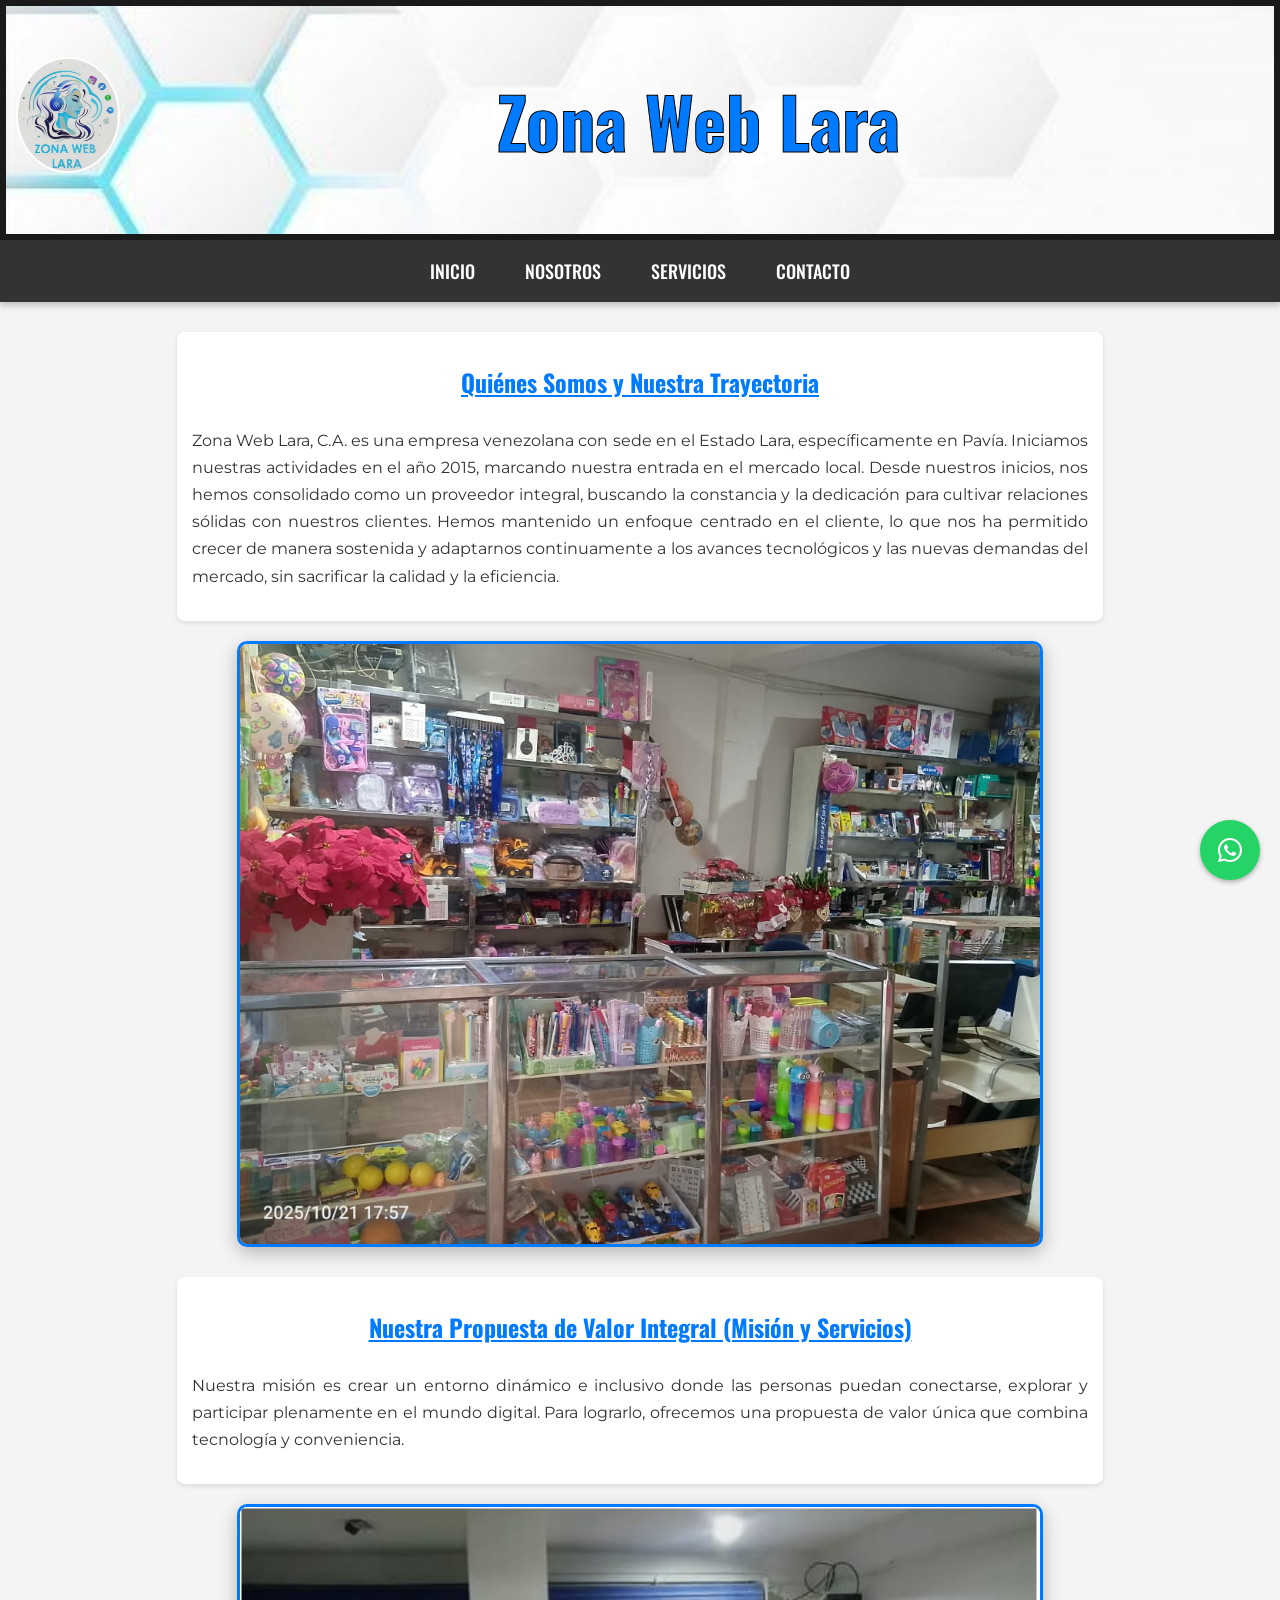
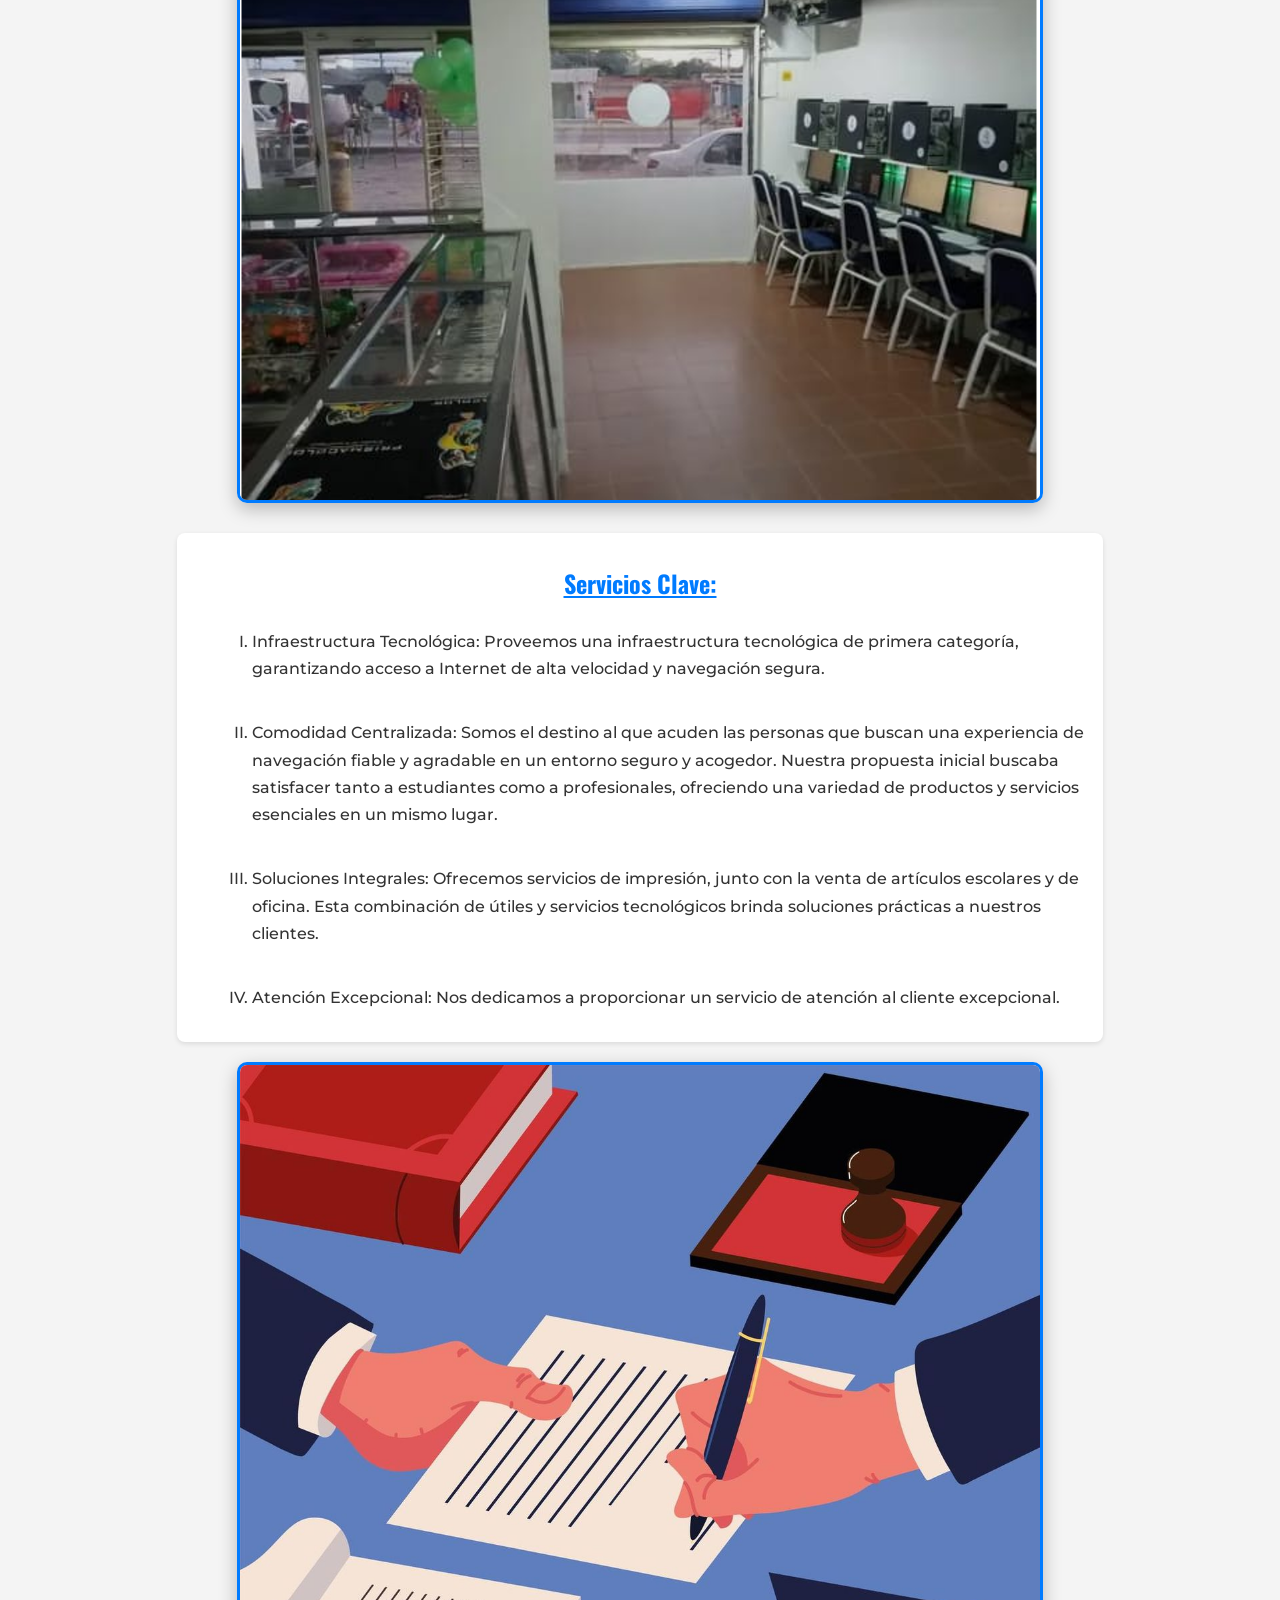
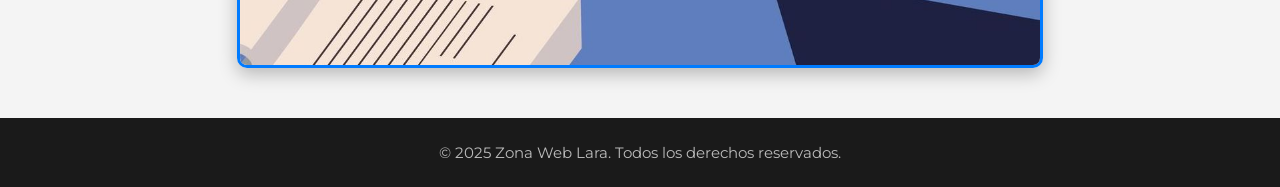
==== index.html @ 94384b05 "comentarios" ====
<!DOCTYPE html>
<!-- Declara el tipo de documento como HTML5, lo que permite al navegador interpretar correctamente el código -->

<html lang="es">
<!-- Etiqueta raíz del documento HTML; el atributo lang="es" indica que el contenido está en español -->

<head>
    <!-- Sección del encabezado del documento: contiene metadatos y enlaces a recursos externos -->

    <meta charset="UTF-8">
    <!-- Define la codificación de caracteres como UTF-8, permitiendo mostrar correctamente caracteres especiales (como tildes o ñ) -->

    <meta name="viewport" content="width=device-width, initial-scale=1.0">
    <!-- Configura la vista en dispositivos móviles: ancho igual al del dispositivo y escala inicial de 1 (sin zoom) -->

    <title>Zona Web Lara</title>
    <!-- Establece el título de la pestaña del navegador -->

    <link rel="stylesheet" href="style.css"/>
    <!-- Enlaza una hoja de estilos CSS externa llamada "style.css" para aplicar estilos personalizados a la página -->

    <link href="https://fonts.googleapis.com/css2?family=Montserrat:wght@400;700&family=Oswald:wght@500&display=swap" rel="stylesheet">
    <!-- Importa fuentes tipográficas desde Google Fonts: Montserrat (pesos 400 y 700) y Oswald (peso 500) para usar en el diseño -->

    <link rel="icon" href="assets/favicon.ico" type="image/x-icon">
    <!-- Define el ícono que aparece en la pestaña del navegador (favicon), ubicado en la carpeta "assets" -->
</head>

<body>
    <!-- Cuerpo principal del documento: contiene todo el contenido visible de la página -->

    <header>
        <!-- Sección de encabezado de la página, que incluye logo, nombre y menú de navegación -->

        <div class="banner">
            <!-- Contenedor visual que agrupa el logo y el nombre de la empresa en una barra superior (banner) -->

            <div class="logo">
                <!-- Contenedor específico para el logo de la empresa -->

                <img src="assets/logo_zwl.png" class="logo img" alt="Logo de Zona Web Lara">
                <!-- Imagen del logo, ubicada en la carpeta "assets", con clase CSS "logo img" y texto alternativo accesible -->
            </div>

            <div class="name">
                <!-- Contenedor para el nombre textual de la empresa -->

                <h1>Zona Web Lara</h1>
                <!-- Título principal del encabezado, mostrando el nombre de la empresa en tamaño grande -->
            </div>
        </div>

        <input type="checkbox" id="menu-toggle" class="menu-toggle">
        <!-- Casilla de verificación oculta (usada como interruptor) para controlar la visibilidad del menú en móviles; no se muestra visualmente pero es clave para la interacción -->

        <label for="menu-toggle" class="hamburger-icon">☰</label>
        <!-- Etiqueta clickeable que actúa como ícono de hamburguesa (☰); al hacer clic, activa/desactiva el checkbox y muestra/oculta el menú en dispositivos móviles -->

        <nav class="nav-bar">
            <!-- Barra de navegación principal que contiene los enlaces del sitio -->

            <div class="dropdown">
                <!-- Contenedor para cada elemento del menú (aunque actualmente no tiene submenús, se usa la clase "dropdown" por posible expansión futura) -->

                <a href="index.html" class="dropbtn">Inicio</a>
                <!-- Enlace al inicio del sitio; la clase "dropbtn" sugiere un botón de menú desplegable (aunque aquí es un enlace simple) -->
            </div>

            <div class="dropdown">
                <a href="nosotros.html" class="dropbtn">Nosotros</a>
                <!-- Enlace a la página "Nosotros" -->
            </div>

            <div class="dropdown">
                <a href="servicios.html" class="dropbtn">Servicios</a>
                <!-- Enlace a la página "Servicios" -->
            </div>

            <div class="dropdown">
                <a href="contacto.html" class="dropbtn">Contacto</a>
                <!-- Enlace a la página "Contacto" -->
            </div>
        </nav>
    </header>

    <main>
        <!-- Contenido principal de la página, centrado en la información institucional -->

        <div class="text">
            <!-- Contenedor de texto descriptivo -->

            <h3><span style="text-decoration: underline;">Quiénes Somos y Nuestra Trayectoria</span></h3>
            <!-- Subtítulo con subrayado aplicado mediante estilo en línea; describe la sección sobre la historia de la empresa -->

            <p>Zona Web Lara, C.A. es una empresa venezolana con sede en el Estado Lara, específicamente en Pavía. Iniciamos nuestras actividades en el año 2015, marcando nuestra entrada en el mercado local. Desde nuestros inicios, nos hemos consolidado como un proveedor integral, buscando la constancia y la dedicación para cultivar relaciones sólidas con nuestros clientes.
            Hemos mantenido un enfoque centrado en el cliente, lo que nos ha permitido crecer de manera sostenida y adaptarnos continuamente a los avances tecnológicos y las nuevas demandas del mercado, sin sacrificar la calidad y la eficiencia.</p>
            <!-- Párrafo que describe la trayectoria, ubicación, año de fundación y filosofía de la empresa -->
        </div>

        <img src="assets/zwl/Local.jpg" class="content-image" alt="Imagen de artículos de papelería">
        <!-- Imagen ilustrativa del local físico; la clase "content-image" aplica estilos desde CSS; el texto alternativo describe el contenido para accesibilidad -->

        <div class="text">
            <h3><span style="text-decoration: underline;">Nuestra Propuesta de Valor Integral (Misión y Servicios)</span></h3>
            <!-- Subtítulo subrayado que introduce la misión y enfoque de valor de la empresa -->

            <p>Nuestra misión es crear un entorno dinámico e inclusivo donde las personas puedan conectarse, explorar y participar plenamente en el mundo digital. Para lograrlo, ofrecemos una propuesta de valor única que combina tecnología y conveniencia.</p>
            <!-- Párrafo que explica la misión institucional y el enfoque estratégico -->
        </div>

        <img src="assets/zwl/cyber 2.png" class="content-image" alt="Imagen de un cyber café">
        <!-- Imagen que representa el entorno del cyber café; el nombre del archivo contiene un espacio, lo cual es válido pero no recomendado en entornos estrictos -->

        <div class="text">
            <h3><span style="text-decoration: underline;">Servicios Clave:</span></h3>
            <!-- Subtítulo subrayado que introduce la lista de servicios principales -->

            <ol type="I">
                <!-- Lista ordenada que usa números romanos mayúsculas (I, II, III...) como marcadores -->

                <li> Infraestructura Tecnológica: Proveemos una infraestructura tecnológica de primera categoría, garantizando acceso a Internet de alta velocidad y navegación segura.</li>
                <!-- Primer ítem de la lista: describe el servicio de infraestructura tecnológica -->

                <br>
                <!-- Salto de línea forzado (no semántico; idealmente se manejaría con CSS, pero aquí se usa para espaciar visualmente los ítems) -->

                <li>Comodidad Centralizada: Somos el destino al que acuden las personas que buscan una experiencia de navegación fiable y agradable en un entorno seguro y acogedor. Nuestra propuesta inicial buscaba satisfacer tanto a estudiantes como a profesionales, ofreciendo una variedad de productos y servicios esenciales en un mismo lugar.</li>
                <!-- Segundo ítem: enfatiza la comodidad y enfoque integral del lugar -->

                <br>
                <!-- Otro salto de línea visual entre ítems -->

                <li>Soluciones Integrales: Ofrecemos servicios de impresión, junto con la venta de artículos escolares y de oficina. Esta combinación de útiles y servicios tecnológicos brinda soluciones prácticas a nuestros clientes.</li>
                <!-- Tercer ítem: detalla servicios complementarios como impresión y venta de útiles -->

                <br>
                <!-- Salto de línea adicional -->

                <li>Atención Excepcional: Nos dedicamos a proporcionar un servicio de atención al cliente excepcional.</li>
                <!-- Cuarto ítem: destaca el compromiso con la calidad en el trato al cliente -->
            </ol>
        </div>

        <img src="assets/legal1.jpg" class="content-image" alt="Imagen de documentos legales">
        <!-- Imagen que representa aspectos legales o formales de la empresa -->

        <link rel="stylesheet" href="  https://cdn.jsdelivr.net/npm/bootstrap-icons@1.10.5/font/bootstrap-icons.css  ">
        <!-- Enlace a la hoja de estilos de Bootstrap Icons (con espacios innecesarios en la URL, pero funcional); permite usar íconos como el de WhatsApp -->

        <a href="https://wa.me/4125022286?text=Saludos" target=”_blank” class="whatsapp-btn">
            <!-- Enlace que abre una conversación de WhatsApp predefinida; el atributo target=”_blank” (con comillas curvas incorrectas) debería ser target="_blank" (comillas rectas), pero el navegador lo interpreta igual -->
            <i class="bi bi-whatsapp"></i>
            <!-- Ícono de WhatsApp proporcionado por Bootstrap Icons; la clase "bi bi-whatsapp" lo renderiza -->
        </a>
    </main>

    <footer>
        <!-- Pie de página que contiene información legal o de derechos de autor -->

        <p>&copy; 2025 Zona Web Lara. Todos los derechos reservados.</p>
        <!-- Texto de copyright con el símbolo © (codificado como &copy;) y el año actual; indica propiedad intelectual del contenido -->
    </footer>

</body>
</html>
---- style.css ----
/* Importación de Google Fonts para una tipografía más "llamativa" */
@import url('https://fonts.googleapis.com/css2?family=Montserrat:wght@400;700&family=Oswald:wght@500&display=swap'); /* Importa las fuentes 'Montserrat' (pesos 400 y 700) y 'Oswald' (peso 500) de Google Fonts. */

/* === Estilos generales del cuerpo === */
body {
    background-color: #f4f4f4; /* Establece el color de fondo general del cuerpo de la página a un gris muy claro. */
    text-align: center; /* Centra horizontalmente el contenido en línea (como texto e imágenes) dentro del cuerpo. */
    margin: 0; /* Elimina el margen exterior predeterminado que suelen aplicar los navegadores al cuerpo de la página. */
    padding: 0; /* Elimina el relleno interior predeterminado que suelen aplicar los navegadores al cuerpo de la página. */
    font-family: 'Montserrat', sans-serif; /* Establece 'Montserrat' como la fuente de texto principal, con una fuente genérica 'sans-serif' como alternativa. */
    color: #333; /* Establece el color de texto base a un gris muy oscuro. */
}

 /* === Banner === */
.banner {
    text-align: center; /* Centra el texto y el contenido en línea horizontalmente dentro del banner. */
    display: grid; /* Establece un layout de rejilla (grid) para la disposición de los elementos internos (logo y nombre). */
    grid-template-columns: 100px auto; /* Define las columnas de la rejilla: la primera con un ancho fijo de 100px (para el logo) y la segunda con el ancho restante ('auto') (para el nombre). */
    column-gap: 1rem; /* Define el espacio o brecha entre las columnas de la rejilla. */
    align-items: center; /* Alinea los elementos de la rejilla verticalmente al centro de cada fila. */
    background-image: url("assets/fondo_baner.jpg"); /* Establece una imagen como fondo del banner. */
    background-repeat: no-repeat; /* Evita que la imagen de fondo se duplique o repita. */
    background-size: cover; /* Ajusta el tamaño de la imagen de fondo para que cubra completamente el área del banner, recortando si es necesario. */
    /* Ajustes para la fuente "llamativa" */
    font-family: 'Oswald', sans-serif; /* Aplica la fuente 'Oswald' específicamente al texto dentro del banner. */
    font-size: 35px; /* Establece un tamaño de fuente grande para el texto del banner. */
    color:#007bff; /* Establece el color del texto a un azul brillante. */
    -webkit-text-stroke: 1px black; /* Agrega un borde o contorno de 1px negro alrededor del texto (propiedad específica de navegadores basados en WebKit, como Chrome y Safari). */
    border: 6px solid #1a1a1a; /* Agrega un borde sólido de 6 píxeles de grosor y color gris oscuro alrededor de todo el banner. */
    padding: 15px 10px; /* Aplica un relleno interior de 15px arriba y abajo, y 10px a los lados. */
}

.logo {
    grid-column-start: 1; /* Indica que el elemento con clase 'logo' debe comenzar en la línea de inicio de la primera columna de la rejilla. */
    grid-column-end: 2; /* Indica que el elemento con clase 'logo' debe terminar en la línea de inicio de la segunda columna de la rejilla (ocupando solo la primera columna). */
}

.name {
    grid-column-start: 2; /* Indica que el elemento con clase 'name' debe comenzar en la línea de inicio de la segunda columna de la rejilla. */
    grid-column-end: 3; /* Indica que el elemento con clase 'name' debe terminar en la línea de inicio de la tercera columna de la rejilla (ocupando solo la segunda columna). */
    text-align: center; /* Centra el texto dentro del contenedor con clase 'name'. */
}

.logo img {
    border-radius: 50%; /* Hace que la imagen dentro de '.logo' tenga forma completamente circular. */
    border: 2px solid white; /* Agrega un borde sólido de 2 píxeles de grosor y color blanco alrededor de la imagen. */
    max-width: 100%; /* Asegura que el ancho de la imagen no exceda el 100% de su contenedor padre (.logo). */
    height: auto; /* Mantiene la relación de aspecto original de la imagen al ajustarse el ancho. */
}

 /* === Texto central === */
.text {
    width: 70%; /* Establece el ancho del contenedor de texto al 70% del ancho de su contenedor padre. */
    margin: auto; /* Aplica un margen automático a los lados, centrándolo horizontalmente en el viewport. */
    text-align: justify; /* Justifica el texto, alineándolo tanto a la izquierda como a la derecha (excepto la última línea). */
    font-family: 'Montserrat', sans-serif; /* Establece 'Montserrat' como la fuente para el contenido principal de texto. */
    line-height: 1.7; /* Establece la altura de línea a 1.7 veces el tamaño de la fuente para mejorar la legibilidad. */
    font-size: 16px; /* Establece el tamaño de fuente base para el texto dentro de este contenedor. */
    margin-bottom: 20px; /* Aplica un margen de 20 píxeles debajo del bloque de texto. */
    padding: 15px; /* Aplica un relleno interior de 15 píxeles alrededor del contenido. */
    background-color: white; /* Establece el color de fondo del bloque de texto a blanco. */
    border-radius: 8px; /* Aplica un redondeo de 8 píxeles a las esquinas del bloque. */
    box-shadow: 0 2px 5px rgba(0,0,0,0.1); /* Aplica una sombra sutil (desplazamiento en Y de 2px, desenfoque de 5px, color negro con 10% de opacidad). */
}

.text h3 {
    font-family: 'Oswald', sans-serif; /* Aplica la fuente 'Oswald' específicamente a los títulos H3 dentro de '.text'. */
    color: #007bff; /* Establece el color de los títulos H3 a azul brillante. */
    text-align: center; /* Centra el texto de los títulos H3. */
    margin-top: 0; /* Elimina el margen superior predeterminado de los H3. */
    padding-top: 15px; /* Agrega un relleno superior de 15 píxeles, separando el título del borde superior del contenedor '.text'. */
    font-size: 24px; /* Establece el tamaño de fuente para los títulos H3. */
}

.text:first-of-type {
    margin-top: 30px; /* Aplica un margen superior de 30 píxeles solo al primer elemento con la clase '.text' en el documento. */
}

/* ============================================================== */
/* === MENÚ HORIZONTAL (Diseño Desktop) === */
/* ============================================================== */

header {
    background-color: #333; /* Establece un color de fondo gris oscuro para el encabezado (header). */
    box-shadow: 0 4px 6px rgba(0,0,0,0.2); /* Aplica una sombra inferior con un desplazamiento en Y de 4px, desenfoque de 6px y color negro con 20% de opacidad. */
    position: relative; /* Establece el contexto de posicionamiento para los elementos hijos con posición absoluta (como el menú hamburguesa en móvil). */
}

.nav-bar {
    display: flex; /* Utiliza el modelo de caja flexible (flexbox) para la disposición de los elementos hijos. */
    justify-content: center; /* Centra los elementos flexibles (enlaces del menú) horizontalmente a lo largo del eje principal. */
    list-style: none; /* Elimina los marcadores o bullets predeterminados de la lista. */
    padding: 0; /* Elimina el relleno interior predeterminado de la lista. */
    margin: 0; /* Elimina el margen exterior predeterminado de la lista. */
}

/* Ocultar el mecanismo de hamburguesa por defecto en desktop */
.menu-toggle,
.hamburger-icon {
    display: none; /* Oculta tanto el checkbox (`.menu-toggle`) como el icono de hamburguesa (`.hamburger-icon`) en resoluciones de escritorio. */
}

.dropdown {
    position: relative; /* Establece el contexto de posicionamiento relativo para los elementos de lista (para posibles submenús). */
    display: inline-block; /* Hace que el elemento se comporte como un bloque, pero fluya en línea con el texto. */
    margin: 0; /* Elimina cualquier margen predeterminado. */
}

/* Estilo aplicado a los enlaces (<a>) de la barra de navegación */
.dropbtn {
    background-color: transparent; /* Establece el fondo del botón de enlace como transparente. */
    color: white; /* Establece el color del texto a blanco. */
    padding: 18px 25px; /* Aplica un relleno interior de 18px arriba/abajo y 25px a los lados. */
    font-size: 18px; /* Establece el tamaño de fuente. */
    font-family: 'Oswald', sans-serif; /* Aplica la fuente 'Oswald'. */
    border: none; /* Elimina cualquier borde predeterminado. */
    cursor: pointer; /* Cambia el cursor a un puntero al pasar sobre el elemento. */
    transition: background-color 0.3s, color 0.3s; /* Aplica una transición suave de 0.3 segundos para los cambios de color de fondo y de texto. */
    text-transform: uppercase; /* Convierte todo el texto del enlace a mayúsculas. */
    font-weight: 500; /* Establece el grosor de la fuente a 500. */
    text-decoration: none; /* Elimina el subrayado predeterminado de los enlaces. */
    display: block; /* Hace que el enlace ocupe todo el espacio de su contenedor padre (`.dropdown`). */
}

.dropbtn:hover,
.dropbtn:focus {
    background-color: #007bff; /* Cambia el color de fondo a azul brillante cuando el usuario pasa el ratón o el elemento tiene el foco. */
    color: white; /* Mantiene el color del texto en blanco. */
}

/* === Imágenes de Contenido === */
.content-image {
    display: block; /* Hace que la imagen se comporte como un elemento de bloque, lo que permite aplicarle márgenes automáticos. */
    width: 70%; /* Establece el ancho de la imagen al 70% del ancho de su contenedor padre. */
    max-width: 800px; /* Limita el ancho máximo de la imagen a 800 píxeles. */
    height: auto; /* Mantiene la proporción de la imagen. */
    margin: 20px auto 30px auto; /* Centra la imagen horizontalmente (margen automático en los lados) y aplica 20px de margen superior y 30px de margen inferior. */
    border-radius: 10px; /* Aplica un redondeo de 10 píxeles a las esquinas. */
    box-shadow: 0 6px 18px rgba(0,0,0,0.25); /* Aplica una sombra más pronunciada (desplazamiento en Y de 6px, desenfoque de 18px, color negro con 25% de opacidad). */
    border: 3px solid #007bff; /* Agrega un borde sólido de 3 píxeles y color azul brillante. */
}

/* === Pie de Página === */
footer {
    background-color: #1a1a1a; /* Establece un color de fondo gris muy oscuro (casi negro). */
    color: #bbb; /* Establece el color del texto a un gris claro. */
    text-align: center; /* Centra el texto dentro del pie de página. */
    padding: 25px 10px; /* Aplica un relleno interior de 25px arriba/abajo y 10px a los lados. */
    margin-top: 50px; /* Aplica un margen superior grande para separarlo del contenido principal. */
    font-family: 'Montserrat', sans-serif; /* Aplica la fuente 'Montserrat'. */
    font-size: 15px; /* Establece el tamaño de fuente. */
}

footer p {
    margin: 0; /* Elimina el margen predeterminado de los párrafos dentro del pie de página. */
}

/* Estilos de lista para los archivos nosotros y servicios */
.text ul li, .text ol li {
    font-weight: 500; /* Establece el grosor de la fuente de los ítems de lista a 500. */
    margin-bottom: 10px; /* Aplica un margen de 10 píxeles debajo de cada ítem de lista. */
    text-align: left; /* Alinea el texto de los ítems de la lista a la izquierda. */
    margin-left: 20px; /* Aplica un margen izquierdo para dar indentación a los ítems. */
}

.text ol li h4 {
    font-family: 'Oswald', sans-serif; /* Aplica la fuente 'Oswald' a los títulos H4 dentro de ítems de listas ordenadas. */
    color: #D4AF37; /* Establece un color dorado para estos títulos. */
    font-size: 22px; /* Establece el tamaño de fuente. */
    text-align: center; /* Centra el texto de los títulos H4. */
    margin-top: 0; /* Elimina el margen superior predeterminado. */
    margin-bottom: 10px; /* Aplica un margen inferior de 10 píxeles. */
}


/* ============================================================== */
/* === Responsive: Menú Móvil (max-width: 768px) === */
/* ============================================================== */
@media (max-width: 768px) { /* Comienza la sección de estilos que solo se aplican cuando el ancho de la ventana es 768px o menor. */
    /* Mostrar el ícono de hamburguesa */
    .hamburger-icon {
        display: flex; /* Muestra el icono de hamburguesa (utilizando flexbox para centrar). */
        position: absolute; /* Posiciona el icono de forma absoluta respecto a su contenedor posicionado más cercano (el header). */
        right: 0; /* Lo alinea con el borde derecho del header. */
        top: 0; /* Lo alinea con el borde superior del header. */
        height: 100%; /* Ocupa toda la altura del header. */
        background-color: transparent; /* Fondo transparente. */
        padding-right: 25px; /* Aplica un relleno a la derecha para separarlo del borde. */
        color: #007bff; /* Establece el color del icono a azul brillante. */
        font-size: 30px; /* Establece un tamaño grande para el icono. */
        align-items: center; /* Centra el icono verticalmente dentro del contenedor flex. */
        cursor: pointer; /* Muestra un cursor de puntero. */
        z-index: 1001; /* Asegura que el icono esté por encima de casi todos los demás elementos. */
    }
    
    .hamburger-icon:hover {
        color: #0056b3; /* Cambia el color del icono a un azul ligeramente más oscuro al pasar el ratón. */
    }

    /* Banner: Cambiar a una sola columna para que el logo y nombre se apilen */
    .banner {
        grid-template-columns: 1fr; /* Cambia el layout de la rejilla a una sola columna, haciendo que los elementos se apilen verticalmente. */
        font-size: 25px; /* Reduce el tamaño de fuente. */
        padding: 15px 10px; /* Mantiene el relleno interior. */
    }
    
    .logo {
        grid-column-start: 1; /* El logo comienza en la única columna. */
        grid-column-end: 2; /* El logo termina en la línea final de la única columna. */
        margin-bottom: 5px; /* Agrega un pequeño margen inferior para separarlo del nombre. */
    }

    .name {
        grid-column-start: 1; /* El nombre comienza en la única columna. */
        grid-column-end: 2; /* El nombre termina en la línea final de la única columna. */
        text-align: center; /* Centra el texto del nombre. */
    }

    .logo img {
        width: 80px; /* Reduce el ancho del logo. */
        height: 80px; /* Reduce la altura del logo. */
    }

    .text {
        width: 90%; /* Aumenta el ancho del contenedor de texto al 90% para ocupar más pantalla en dispositivos móviles. */
        margin: 20px auto; /* Centra el bloque y aplica 20px de margen superior/inferior. */
        padding: 15px; /* Mantiene el relleno. */
        font-size: 15px; /* Reduce ligeramente el tamaño de fuente. */
    }

    .content-image {
      width: 90%; /* Ajusta el ancho de la imagen al 90%. */
    }
    
    /* Ocultar la navegación por defecto en móvil */
    .nav-bar {
        display: none; /* Oculta la barra de navegación por defecto (se mostrará con el checkbox). */
        flex-direction: column; /* Cambia la dirección del flexbox para apilar los enlaces verticalmente. */
        width: 100%; /* Ocupa el ancho completo. */
        position: absolute; /* Posiciona de forma absoluta, permitiendo que se deslice por debajo de otros elementos. */
        top: 100%; /* Coloca el menú justo debajo del header. */
        left: 0; /* Lo alinea con el borde izquierdo. */
        background-color: #333; /* Fondo gris oscuro. */
        box-shadow: 0 4px 6px rgba(0,0,0,0.2); /* Sombra inferior. */
        z-index: 999; /* Asegura que el menú esté sobre el contenido principal. */
    }

    /* Mostrar la navegación cuando el checkbox está marcado */
    .menu-toggle:checked ~ .nav-bar {
        display: flex; /* Muestra el menú de navegación cuando el checkbox invisible (`.menu-toggle`) está marcado. */
    }
    
    /* Ocultamos el checkbox */
    .menu-toggle {
        opacity: 0; /* Hace que el checkbox sea completamente transparente. */
        position: absolute; /* Lo posiciona absolutamente. */
        height: 0; /* Le da una altura cero. */
        width: 0; /* Le da un ancho cero. */
    }

    /* Menú en móviles: forzamos el modo vertical y hacemos los botones de ancho completo */
    .nav-bar .dropdown {
        width: 100%; /* Hace que cada ítem de lista ocupe todo el ancho. */
        margin: 0; /* Elimina cualquier margen. */
        border-bottom: 1px solid #444; /* Agrega un separador de línea gris oscuro debajo de cada enlace. */
    }
    
    .nav-bar .dropdown:last-child {
        border-bottom: none; /* Elimina el separador inferior del último enlace para evitar doble línea. */
    }

    .dropbtn {
        width: 100%; /* Hace que el enlace ocupe todo el ancho del contenedor. */
        text-align: left; /* Alinea el texto del enlace a la izquierda. */
        padding: 15px 25px; /* Ajusta el relleno. */
        background-color: #333; /* Fondo gris oscuro (asegura consistencia). */
    }
    
    .dropbtn:hover {
        background-color: #007bff; /* Fondo azul brillante al pasar el ratón. */
    }
    
    /* WhatsApp button adjustment */
    .whatsapp-btn {
        width: 50px; /* Reduce el ancho del botón flotante. */
        height: 50px; /* Reduce la altura del botón flotante. */
        bottom: 15px; /* Lo mueve 15px desde la parte inferior. */
        right: 15px; /* Lo mueve 15px desde la parte derecha. */
    }
    
    .whatsapp-btn i {
        font-size: 24px; /* Reduce el tamaño del icono de WhatsApp. */
    }
}

/* Estilos de botón de correo y redes sociales (sin cambios relevantes) */

/* Estilos de un botón genérico (usado para el correo) - From Uiverse.io by gagan-gv */ 
.button {
    padding: 15px 20px; /* Relleno interior del botón. */
    font-size: 16px; /* Tamaño de fuente. */
    background: transparent; /* Fondo transparente. */
    border: none; /* Sin borde. */
    position: relative; /* Establece contexto para los pseudo-elementos. */
    color: #f0f0f0; /* Color del texto gris muy claro. */
    z-index: 1; /* Asegura que el texto esté por encima de los pseudo-elementos. */
    text-decoration: none; /* Elimina el subrayado si es un enlace. */
}
/* Estilos para los pseudo-elementos after y before (efecto visual) */
.button::after,
.button::before {
    content: ''; /* Propiedad necesaria para mostrar pseudo-elementos. */
    position: absolute; /* Posición absoluta respecto al botón. */
    bottom: 0; /* Alineado a la parte inferior. */
    right: 0; /* Alineado a la parte derecha. */
    z-index: -99999; /* Mueve los pseudo-elementos detrás del texto. */
    transition: all .4s; /* Transición suave de 0.4 segundos para todos los cambios de propiedades. */
}

.button::before {
    transform: translate(0%, 0%); /* Posición inicial (sin desplazamiento). */
    width: 100%; /* Ancho completo. */
    height: 100%; /* Altura completa. */
    background: #28282d; /* Fondo gris oscuro. */
    border-radius: 10px; /* Esquinas redondeadas. */
}

.button::after {
    transform: translate(10px, 10px); /* Desplaza el elemento 10px hacia la derecha y 10px hacia abajo desde la posición inicial. */
    width: 35px; /* Ancho inicial pequeño. */
    height: 35px; /* Altura inicial pequeña. */
    background: #ffffff15; /* Fondo blanco muy transparente. */
    backdrop-filter: blur(5px); /* Aplica un desenfoque (blur) de 5px al fondo detrás de este elemento (efecto de cristal). */
    border-radius: 50px; /* Forma circular. */
}

.button:hover::before {
    transform: translate(5%, 20%); /* Desplaza y estira el pseudo-elemento 'before' al pasar el ratón. */
    width: 110%; /* Aumenta ligeramente el ancho. */
    height: 110%; /* Aumenta ligeramente la altura. */
}

.button:hover::after {
    border-radius: 10px; /* Cambia la forma a cuadrada con esquinas redondeadas. */
    transform: translate(0, 0); /* Mueve el pseudo-elemento 'after' a su posición original. */
    width: 100%; /* Ocupa el ancho completo del botón. */
    height: 100%; /* Ocupa la altura completa del botón. */
}

.button:active::after {
    transition: 0s; /* Desactiva la transición al hacer clic. */
    transform: translate(0, 5%); /* Mueve el pseudo-elemento 'after' ligeramente hacia abajo al hacer clic (efecto de "presionar"). */
}

/* Estilos para los iconos de redes sociales - From Uiverse.io by wilsondesouza */ 
ul {
    list-style: none; /* Elimina los bullets de las listas no ordenadas. */
}

.example-2 {
    display: flex; /* Utiliza flexbox. */
    justify-content: center; /* Centra los iconos horizontalmente. */
    align-items: center; /* Centra los iconos verticalmente. */
}
.example-2 .icon-content {
    margin: 0 15px; /* Aplica un margen horizontal de 15px para separarlos. */
    position: relative; /* Establece contexto para la posición del tooltip. */
}
.example-2 .icon-content .tooltip {
    position: absolute; /* Posición absoluta respecto a '.icon-content'. */
    top: -30px; /* Posiciona el tooltip 30px por encima del icono. */
    left: 50%; /* Lo mueve al 50% del ancho del padre. */
    transform: translateX(-50%); /* Ajusta el desplazamiento para centrarlo horizontalmente. */
    color: #fff; /* Color del texto del tooltip blanco. */
    padding: 6px 10px; /* Relleno. */
    border-radius: 5px; /* Esquinas redondeadas. */
    opacity: 0; /* Oculto por defecto (completamente transparente). */
    visibility: hidden; /* Oculto por defecto (no interactuable). */
    font-size: 14px; /* Tamaño de fuente. */
    transition: all 0.3s ease; /* Transición suave para mostrar/ocultar. */
}
.example-2 .icon-content:hover .tooltip {
    opacity: 1; /* Muestra el tooltip (transparencia total) al pasar el ratón. */
    visibility: visible; /* Hace el tooltip visible. */
    top: -50px; /* Lo mueve 50px por encima (efecto de desplazamiento). */
}
.example-2 .icon-content a {
    position: relative; /* Establece contexto para el efecto de relleno. */
    overflow: hidden; /* Oculta cualquier contenido que desborde (necesario para el efecto de relleno). */
    display: flex; /* Utiliza flexbox para centrar el icono SVG. */
    justify-content: center; /* Centra el icono SVG horizontalmente. */
    align-items: center; /* Centra el icono SVG verticalmente. */
    width: 55px; /* Ancho del icono. */
    height: 55px; /* Altura del icono. */
    border-radius: 50%; /* Forma circular. */
    color: #4d4d4d; /* Color del icono por defecto (gris oscuro). */
    background-color: #fff; /* Fondo del círculo blanco. */
    transition: all 0.3s ease-in-out; /* Transición suave para el cambio de color y sombra. */
    box-shadow: 0 4px 8px rgba(0, 0, 0, 0.1); /* Sombra sutil. */
}
.example-2 .icon-content a:hover {
    box-shadow: 3px 2px 45px 0px rgb(0 0 0 / 12%); /* Sombra más pronunciada al pasar el ratón. */
}
.example-2 .icon-content a svg {
    position: relative; /* Necesario para posicionar el SVG sobre el elemento de relleno. */
    z-index: 1; /* Asegura que el SVG esté por encima del relleno. */
    width: 35px; /* Ancho del icono SVG. */
    height: 35px; /* Altura del icono SVG. */
}
.example-2 .icon-content a:hover {
    color: white; /* Cambia el color del icono (SVG) a blanco al pasar el ratón. */
}
.example-2 .icon-content a .filled {
    position: absolute; /* Posición absoluta respecto al enlace. */
    top: auto; /* Deshabilita el posicionamiento superior. */
    bottom: 0; /* Lo alinea con la parte inferior. */
    left: 0; /* Lo alinea con la parte izquierda. */
    width: 100%; /* Ancho completo. */
    height: 0; /* Altura cero (oculto por defecto). */
    background-color: #000; /* Color de fondo inicial (se sobrescribe por red social). */
    transition: all 0.3s ease-in-out; /* Transición suave para el efecto de relleno. */
}
.example-2 .icon-content a:hover .filled {
    height: 100%; /* Aumenta la altura al 100% al pasar el ratón (efecto de relleno). */
}

/* Colores específicos por red social */
.example-2 .icon-content a[data-social="whatsapp"] .filled,
.example-2 .icon-content a[data-social="whatsapp"] ~ .tooltip {
    background-color: #128c7e; /* Establece el color de fondo para el relleno y el tooltip de WhatsApp. */
}

.example-2 .icon-content a[data-social="facebook"] .filled,
.example-2 .icon-content a[data-social="facebook"] ~ .tooltip {
    background-color: #3b5998; /* Establece el color de fondo para el relleno y el tooltip de Facebook. */
}
.example-2 .icon-content a[data-social="instagram"] .filled,
.example-2 .icon-content a[data-social="instagram"] ~ .tooltip {
    /* Fondo degradado para Instagram */
    background: linear-gradient( /* Aplica un fondo con un degradado lineal con múltiples colores. */
        45deg,
        #405de6,
        #5b51db,
        #b33ab4,
        #c135b4,
        #e1306c,
        #fd1f1f
    );
}
.example-2 .icon-content a[data-social="youtube"] .filled,
.example-2 .icon-content a[data-social="youtube"] ~ .tooltip {
    background-color: #ff0000; /* Establece el color de fondo para el relleno y el tooltip de YouTube (rojo). */
}

/*Estilos generales del boton whatsapp flotante*/
.whatsapp-btn {
    position: fixed; /* Posiciona el elemento de forma fija en la ventana (permanece visible al hacer scroll). */
    bottom: 20px; /* Lo coloca 20px desde la parte inferior de la ventana. */
    right: 20px; /* Lo coloca 20px desde la parte derecha de la ventana. */
    z-index: 9999; /* Asegura que esté por encima de casi todos los demás elementos. */
    width: 60px; /* Ancho del botón. */
    height: 60px; /* Altura del botón. */
    border-radius: 50%; /* Forma circular. */
    background-color: #25D366; /* Color de WhatsApp (verde brillante). */
    display: flex; /* Utiliza flexbox. */
    align-items: center; /* Centra el contenido (el icono) verticalmente. */
    justify-content: center; /* Centra el contenido (el icono) horizontalmente. */
    box-shadow: 0 2px 5px rgba(0, 0, 0, 0.3); /* Sombra sutil. */
    animation: breathe 2s ease-in-out infinite; /* Aplica la animación llamada 'breathe' (respiración), que dura 2s, tiene un ritmo suave, y se repite indefinidamente. */
}

/*Estilos solo al icono whatsapp*/
.whatsapp-btn i {
    color: #fff; /* Color del icono blanco. */
    font-size: 24px; /* Tamaño del icono. */
    animation: beat 2s ease-in-out infinite; /* Aplica la animación llamada 'beat' (latido), que dura 2s, tiene un ritmo suave, y se repite indefinidamente. */
    text-decoration: none; /* Elimina el subrayado. */
}

/*Estilos con animation contorno respirando*/
@keyframes breathe { /* Define la animación llamada 'breathe'. */
    0% {
    box-shadow: 0 0 0 0 rgba(37, 211, 102, 0.5); /* Al inicio (0%), la sombra es transparente con radio cero. */
}
    70% {
    box-shadow: 0 0 0 15px rgba(37, 211, 102, 0); /* Al 70%, la sombra se ha expandido a 15px y su opacidad ha llegado a cero (desvanecimiento). */
}
    100% {
    box-shadow: 0 0 0 0 rgba(0, 0, 0, 0); /* Al final, la sombra vuelve a cero. */
}
}

/*Estilos de animacion del icono latiendo*/
@keyframes beat { /* Define la animación llamada 'beat'. */
    0% {
    transform: scale(1); /* Al inicio (0%), el icono tiene su tamaño normal. */
}
    50% {
    transform: scale(1.2); /* A la mitad (50%), el icono se agranda un 20%. */
}
    100% {
    transform: scale(1); /* Al final, el icono vuelve a su tamaño normal. */
}
}
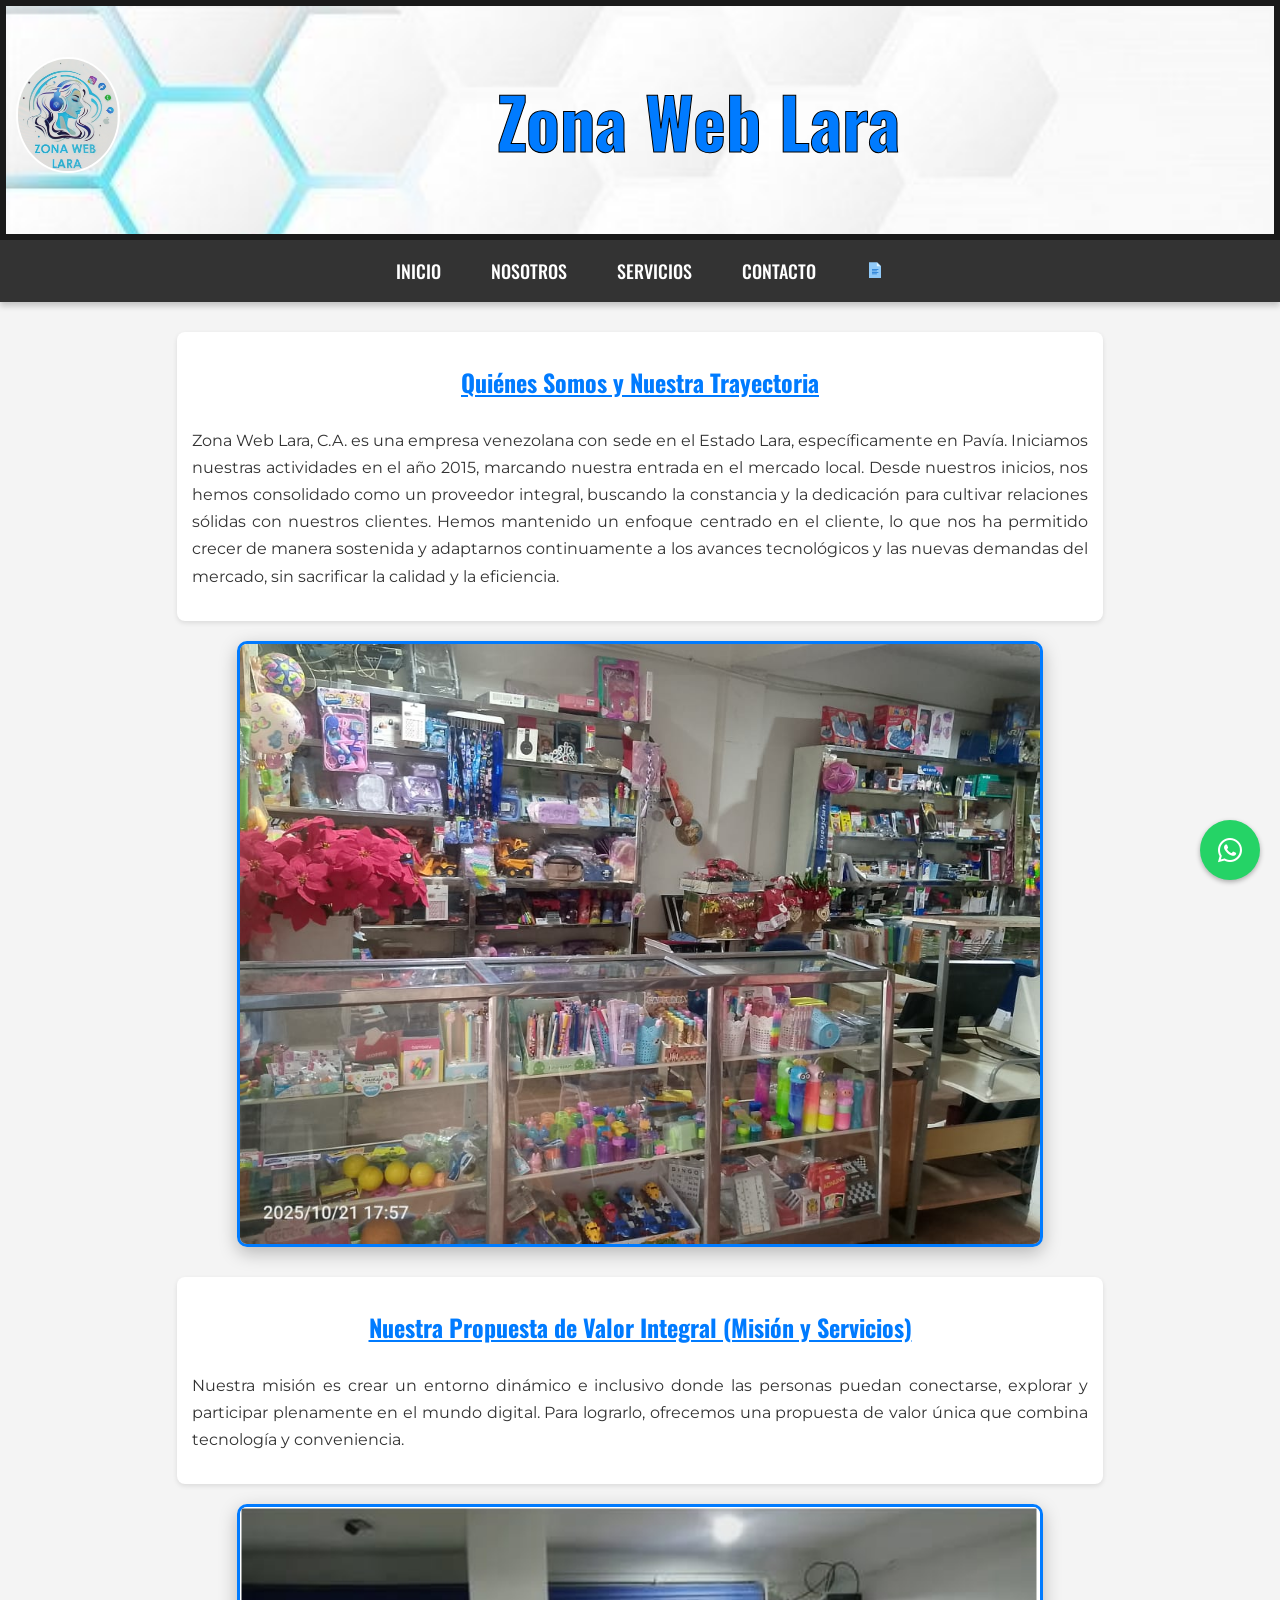
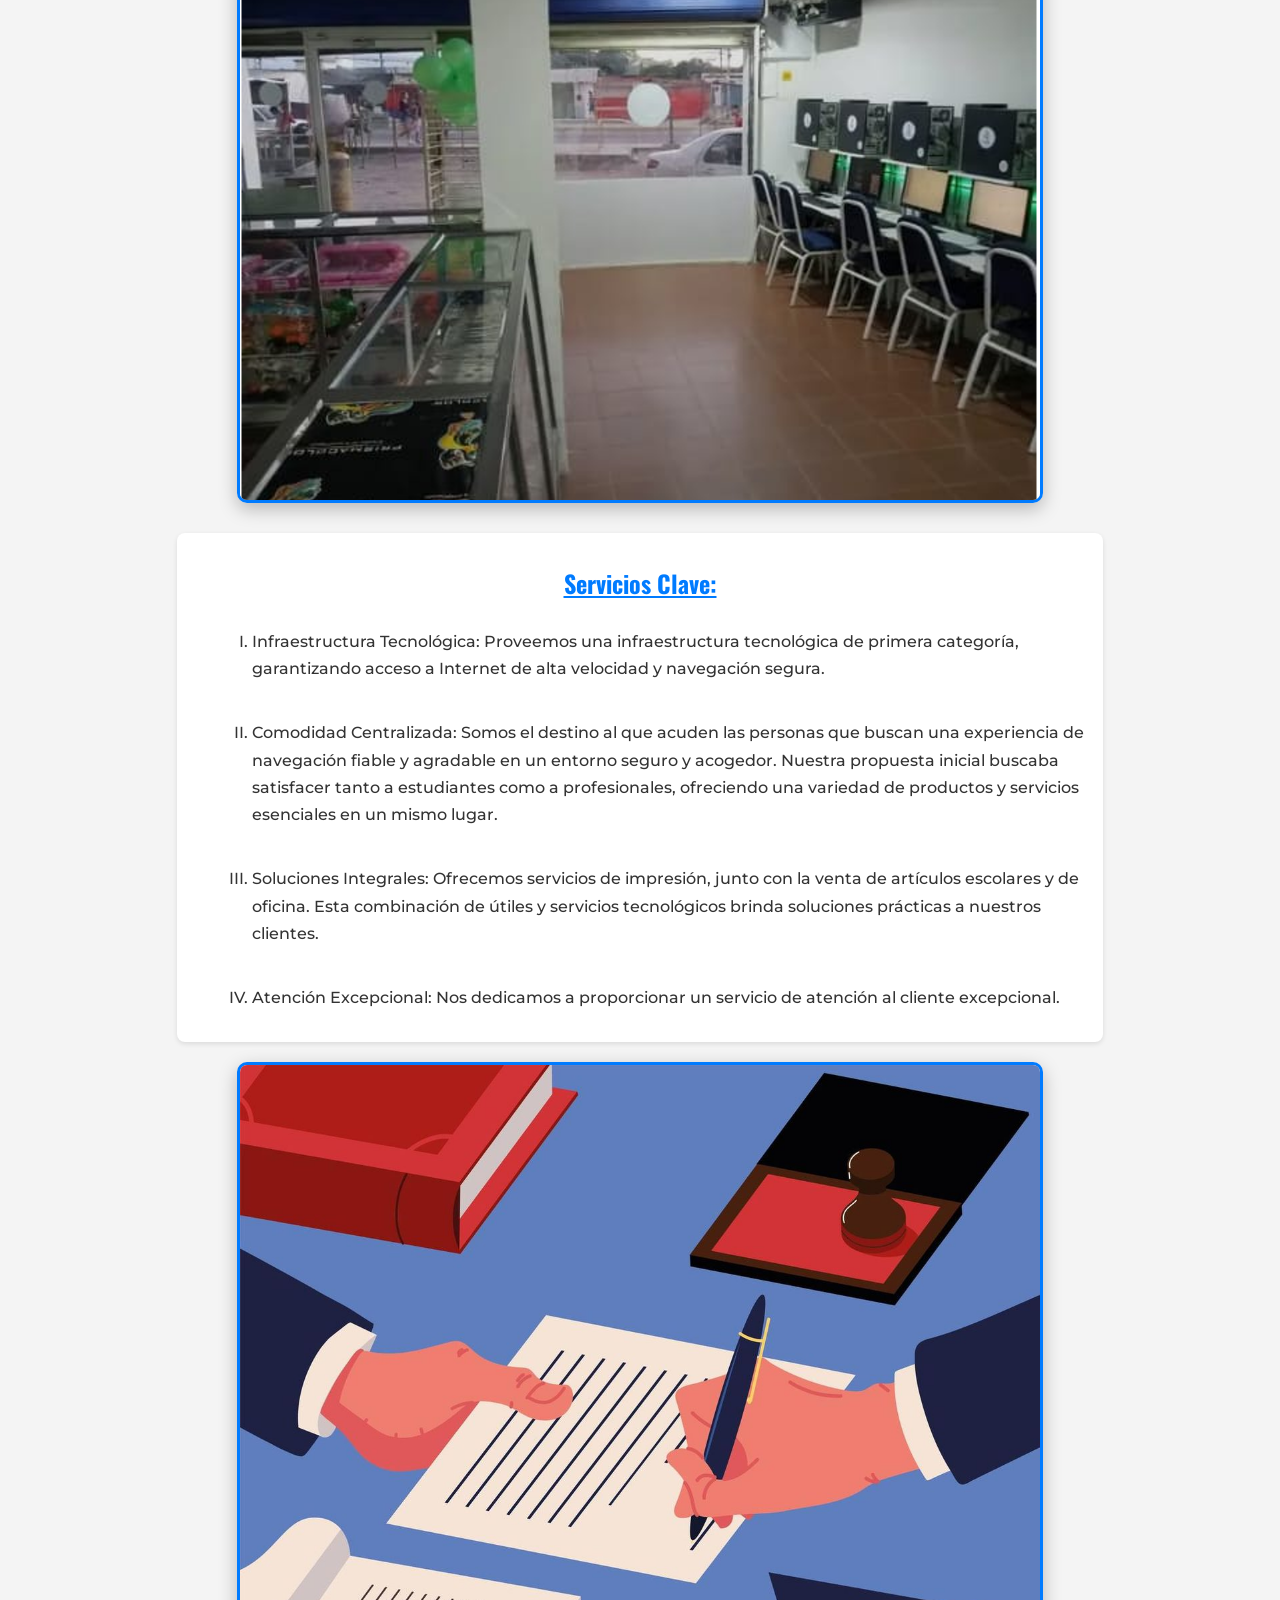
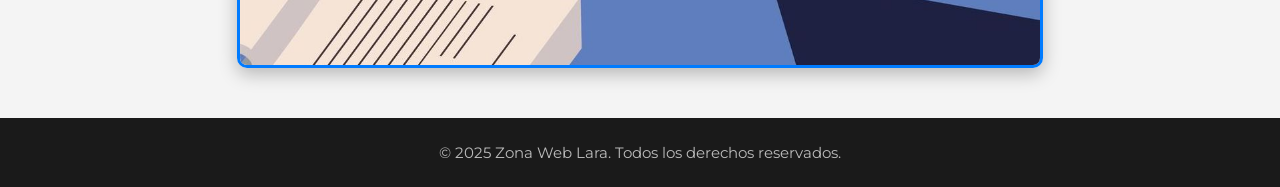
==== commit 544e5bd1: "manual proyecto" ====
--- a/index.html
+++ b/index.html
@@ -79,6 +79,11 @@
             <div class="dropdown">
                 <a href="contacto.html" class="dropbtn">Contacto</a>
                 <!-- Enlace a la página "Contacto" -->
+            </div>
+
+            <div class="dropdown">
+                <a href="manual.html" class="dropbtn"><svg xmlns="http://www.w3.org/2000/svg" width="1em" height="1em" viewBox="0 0 48 48"><path fill="#90caf9" d="M40 45H8V3h22l10 10z"/><path fill="#e1f5fe" d="M38.5 14H29V4.5z"/><path fill="#1976d2" d="M16 21h17v2H16zm0 4h13v2H16zm0 4h17v2H16zm0 4h13v2H16z"/></svg></a>
+                <!-- Enlace a la página "Nosotros" -->
             </div>
         </nav>
     </header>
--- a/style.css
+++ b/style.css
@@ -501,4 +501,67 @@
     100% {
     transform: scale(1); /* Al final, el icono vuelve a su tamaño normal. */
 }
-}+}
+
+
+.manual-container {
+            width: 70%; /* Usa el ancho de la clase .text */
+            margin: 30px auto 20px auto; /* Centra y aplica márgenes. */
+            text-align: justify; /* Justifica el texto. */
+            line-height: 1.7;
+            font-size: 16px;
+            padding: 15px;
+            background-color: white; /* Fondo blanco para el bloque de contenido. */
+            border-radius: 8px;
+            box-shadow: 0 2px 5px rgba(0,0,0,0.1);
+        }
+        
+        /* Uso de estilos de títulos del CSS original */
+        .manual-container h1 {
+            font-family: 'Oswald', sans-serif;
+            color: #007bff;
+            text-align: center;
+            font-size: 30px;
+            border-bottom: 3px solid #eee;
+            padding-bottom: 10px;
+            margin-top: 0;
+        }
+
+        .manual-container h2 {
+            font-family: 'Oswald', sans-serif;
+            color: #555;
+            text-align: center;
+            font-size: 26px;
+            border-bottom: 2px solid #eee;
+            padding-bottom: 8px;
+            margin-top: 30px;
+        }
+        
+        .manual-container h3 {
+            font-family: 'Oswald', sans-serif;
+            color: #007bff; /* Usa el color de los h3 del .text */
+            text-align: center;
+            margin-top: 20px;
+            font-size: 22px;
+        }
+
+        .manual-container ul, .manual-container ol {
+            padding-left: 20px;
+            text-align: left;
+        }
+        
+        .manual-container li {
+             font-weight: 500;
+             margin-bottom: 10px;
+             text-align: left;
+             margin-left: 0;
+        }
+        
+        .manual-container .tip {
+            background-color: #e6f7ff;
+            border-left: 5px solid #007bff;
+            padding: 15px;
+            margin: 20px 0;
+            border-radius: 4px;
+            text-align: left;
+        }
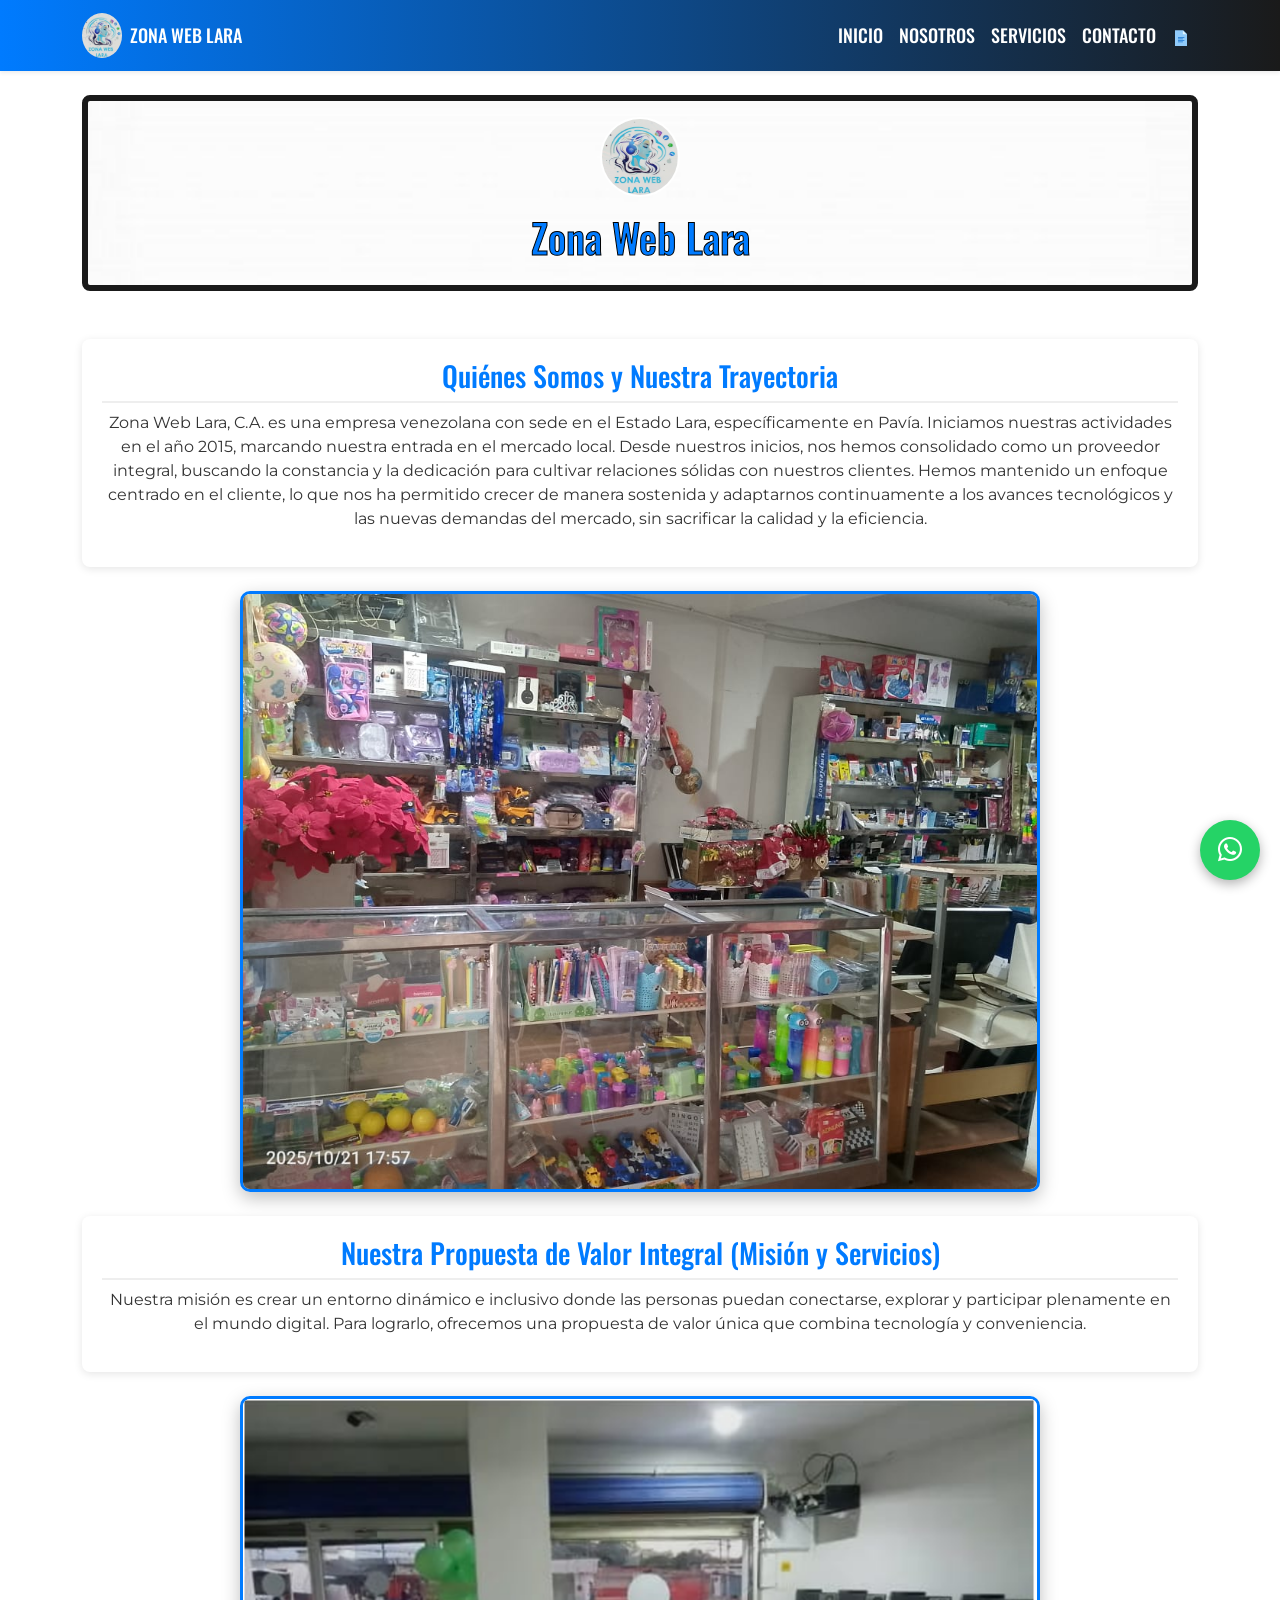
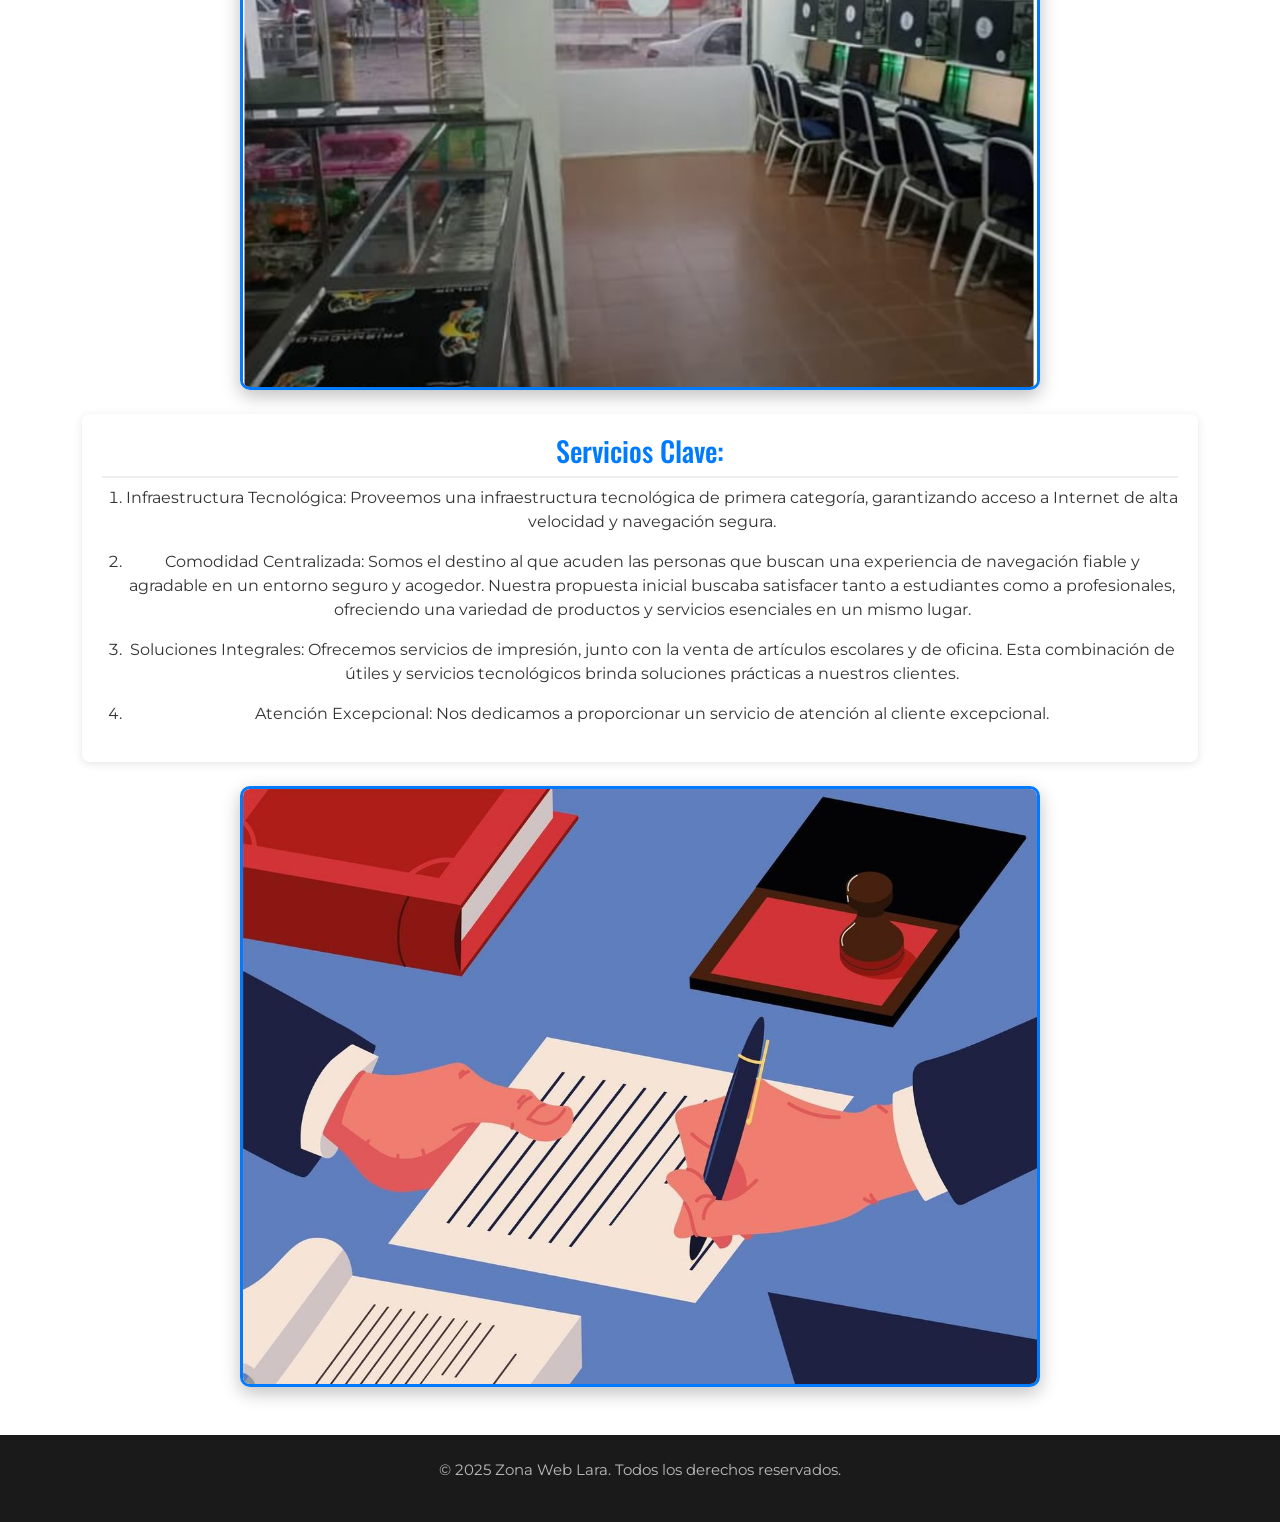
==== commit ceb125af: "Boostrap" ====
--- a/index.html
+++ b/index.html
@@ -1,170 +1,101 @@
 <!DOCTYPE html>
-<!-- Declara el tipo de documento como HTML5, lo que permite al navegador interpretar correctamente el código -->
-
 <html lang="es">
-<!-- Etiqueta raíz del documento HTML; el atributo lang="es" indica que el contenido está en español -->
-
 <head>
-    <!-- Sección del encabezado del documento: contiene metadatos y enlaces a recursos externos -->
-
     <meta charset="UTF-8">
-    <!-- Define la codificación de caracteres como UTF-8, permitiendo mostrar correctamente caracteres especiales (como tildes o ñ) -->
-
     <meta name="viewport" content="width=device-width, initial-scale=1.0">
-    <!-- Configura la vista en dispositivos móviles: ancho igual al del dispositivo y escala inicial de 1 (sin zoom) -->
-
     <title>Zona Web Lara</title>
-    <!-- Establece el título de la pestaña del navegador -->
-
+    <!-- Bootstrap 5.3 CSS -->
+    <link href="https://cdn.jsdelivr.net/npm/bootstrap@5.3.3/dist/css/bootstrap.min.css" rel="stylesheet">
+    <!-- Fuentes -->
+    <link href="https://fonts.googleapis.com/css2?family=Montserrat:wght@400;700&family=Oswald:wght@500&display=swap" rel="stylesheet">
+    <!-- Ícono -->
+    <link rel="icon" href="assets/favicon.ico" type="image/x-icon">
+    <!-- Estilos personalizados -->
     <link rel="stylesheet" href="style.css"/>
-    <!-- Enlaza una hoja de estilos CSS externa llamada "style.css" para aplicar estilos personalizados a la página -->
-
-    <link href="https://fonts.googleapis.com/css2?family=Montserrat:wght@400;700&family=Oswald:wght@500&display=swap" rel="stylesheet">
-    <!-- Importa fuentes tipográficas desde Google Fonts: Montserrat (pesos 400 y 700) y Oswald (peso 500) para usar en el diseño -->
-
-    <link rel="icon" href="assets/favicon.ico" type="image/x-icon">
-    <!-- Define el ícono que aparece en la pestaña del navegador (favicon), ubicado en la carpeta "assets" -->
 </head>
-
 <body>
-    <!-- Cuerpo principal del documento: contiene todo el contenido visible de la página -->
-
-    <header>
-        <!-- Sección de encabezado de la página, que incluye logo, nombre y menú de navegación -->
-
-        <div class="banner">
-            <!-- Contenedor visual que agrupa el logo y el nombre de la empresa en una barra superior (banner) -->
-
-            <div class="logo">
-                <!-- Contenedor específico para el logo de la empresa -->
-
-                <img src="assets/logo_zwl.png" class="logo img" alt="Logo de Zona Web Lara">
-                <!-- Imagen del logo, ubicada en la carpeta "assets", con clase CSS "logo img" y texto alternativo accesible -->
-            </div>
-
-            <div class="name">
-                <!-- Contenedor para el nombre textual de la empresa -->
-
-                <h1>Zona Web Lara</h1>
-                <!-- Título principal del encabezado, mostrando el nombre de la empresa en tamaño grande -->
+    <!-- Navbar -->
+    <nav class="navbar navbar-expand-lg navbar-dark bg-dark shadow-sm">
+        <div class="container">
+            <a class="navbar-brand d-flex align-items-center" href="index.html">
+                <img src="assets/logo_zwl.png" alt="Logo" width="40" class="rounded-circle me-2">
+                Zona Web Lara
+            </a>
+            <button class="navbar-toggler" type="button" data-bs-toggle="collapse" data-bs-target="#navbarNav">
+                <span class="navbar-toggler-icon"></span>
+            </button>
+            <div class="collapse navbar-collapse justify-content-end" id="navbarNav">
+                <ul class="navbar-nav">
+                    <li class="nav-item"><a class="nav-link" href="index.html">Inicio</a></li>
+                    <li class="nav-item"><a class="nav-link" href="nosotros.html">Nosotros</a></li>
+                    <li class="nav-item"><a class="nav-link" href="servicios.html">Servicios</a></li>
+                    <li class="nav-item"><a class="nav-link" href="contacto.html">Contacto</a></li>
+                    <li class="nav-item">
+                        <a class="nav-link" href="manual.html">
+                            <svg xmlns="http://www.w3.org/2000/svg" width="1em" height="1em" viewBox="0 0 48 48">
+                                <path fill="#90caf9" d="M40 45H8V3h22l10 10z"/>
+                                <path fill="#e1f5fe" d="M38.5 14H29V4.5z"/>
+                                <path fill="#1976d2" d="M16 21h17v2H16zm0 4h13v2H16zm0 4h17v2H16zm0 4h13v2H16z"/>
+                            </svg>
+                        </a>
+                    </li>
+                </ul>
             </div>
         </div>
+    </nav>
 
-        <input type="checkbox" id="menu-toggle" class="menu-toggle">
-        <!-- Casilla de verificación oculta (usada como interruptor) para controlar la visibilidad del menú en móviles; no se muestra visualmente pero es clave para la interacción -->
+    <!-- Banner -->
+    <div class="container mt-4">
+        <div class="banner d-flex flex-column align-items-center justify-content-center p-3">
+            <div class="logo">
+                <img src="assets/logo_zwl.png" class="img-fluid" alt="Logo de Zona Web Lara">
+            </div>
+            <div class="name mt-2">
+                <h1>Zona Web Lara</h1>
+            </div>
+        </div>
+    </div>
 
-        <label for="menu-toggle" class="hamburger-icon">☰</label>
-        <!-- Etiqueta clickeable que actúa como ícono de hamburguesa (☰); al hacer clic, activa/desactiva el checkbox y muestra/oculta el menú en dispositivos móviles -->
+    <main class="container my-5">
+        <!-- Quiénes Somos -->
+        <div class="content-card">
+            <h3 class="text-center">Quiénes Somos y Nuestra Trayectoria</h3>
+            <p>Zona Web Lara, C.A. es una empresa venezolana con sede en el Estado Lara, específicamente en Pavía. Iniciamos nuestras actividades en el año 2015, marcando nuestra entrada en el mercado local. Desde nuestros inicios, nos hemos consolidado como un proveedor integral, buscando la constancia y la dedicación para cultivar relaciones sólidas con nuestros clientes. Hemos mantenido un enfoque centrado en el cliente, lo que nos ha permitido crecer de manera sostenida y adaptarnos continuamente a los avances tecnológicos y las nuevas demandas del mercado, sin sacrificar la calidad y la eficiencia.</p>
+        </div>
+        <img src="assets/zwl/Local.jpg" class="content-image" alt="Local de Zona Web Lara">
 
-        <nav class="nav-bar">
-            <!-- Barra de navegación principal que contiene los enlaces del sitio -->
+        <!-- Propuesta de Valor -->
+        <div class="content-card">
+            <h3 class="text-center">Nuestra Propuesta de Valor Integral (Misión y Servicios)</h3>
+            <p>Nuestra misión es crear un entorno dinámico e inclusivo donde las personas puedan conectarse, explorar y participar plenamente en el mundo digital. Para lograrlo, ofrecemos una propuesta de valor única que combina tecnología y conveniencia.</p>
+        </div>
+        <img src="assets/zwl/cyber 2.png" class="content-image" alt="Cyber Café">
 
-            <div class="dropdown">
-                <!-- Contenedor para cada elemento del menú (aunque actualmente no tiene submenús, se usa la clase "dropdown" por posible expansión futura) -->
-
-                <a href="index.html" class="dropbtn">Inicio</a>
-                <!-- Enlace al inicio del sitio; la clase "dropbtn" sugiere un botón de menú desplegable (aunque aquí es un enlace simple) -->
-            </div>
-
-            <div class="dropdown">
-                <a href="nosotros.html" class="dropbtn">Nosotros</a>
-                <!-- Enlace a la página "Nosotros" -->
-            </div>
-
-            <div class="dropdown">
-                <a href="servicios.html" class="dropbtn">Servicios</a>
-                <!-- Enlace a la página "Servicios" -->
-            </div>
-
-            <div class="dropdown">
-                <a href="contacto.html" class="dropbtn">Contacto</a>
-                <!-- Enlace a la página "Contacto" -->
-            </div>
-
-            <div class="dropdown">
-                <a href="manual.html" class="dropbtn"><svg xmlns="http://www.w3.org/2000/svg" width="1em" height="1em" viewBox="0 0 48 48"><path fill="#90caf9" d="M40 45H8V3h22l10 10z"/><path fill="#e1f5fe" d="M38.5 14H29V4.5z"/><path fill="#1976d2" d="M16 21h17v2H16zm0 4h13v2H16zm0 4h17v2H16zm0 4h13v2H16z"/></svg></a>
-                <!-- Enlace a la página "Nosotros" -->
-            </div>
-        </nav>
-    </header>
-
-    <main>
-        <!-- Contenido principal de la página, centrado en la información institucional -->
-
-        <div class="text">
-            <!-- Contenedor de texto descriptivo -->
-
-            <h3><span style="text-decoration: underline;">Quiénes Somos y Nuestra Trayectoria</span></h3>
-            <!-- Subtítulo con subrayado aplicado mediante estilo en línea; describe la sección sobre la historia de la empresa -->
-
-            <p>Zona Web Lara, C.A. es una empresa venezolana con sede en el Estado Lara, específicamente en Pavía. Iniciamos nuestras actividades en el año 2015, marcando nuestra entrada en el mercado local. Desde nuestros inicios, nos hemos consolidado como un proveedor integral, buscando la constancia y la dedicación para cultivar relaciones sólidas con nuestros clientes.
-            Hemos mantenido un enfoque centrado en el cliente, lo que nos ha permitido crecer de manera sostenida y adaptarnos continuamente a los avances tecnológicos y las nuevas demandas del mercado, sin sacrificar la calidad y la eficiencia.</p>
-            <!-- Párrafo que describe la trayectoria, ubicación, año de fundación y filosofía de la empresa -->
-        </div>
-
-        <img src="assets/zwl/Local.jpg" class="content-image" alt="Imagen de artículos de papelería">
-        <!-- Imagen ilustrativa del local físico; la clase "content-image" aplica estilos desde CSS; el texto alternativo describe el contenido para accesibilidad -->
-
-        <div class="text">
-            <h3><span style="text-decoration: underline;">Nuestra Propuesta de Valor Integral (Misión y Servicios)</span></h3>
-            <!-- Subtítulo subrayado que introduce la misión y enfoque de valor de la empresa -->
-
-            <p>Nuestra misión es crear un entorno dinámico e inclusivo donde las personas puedan conectarse, explorar y participar plenamente en el mundo digital. Para lograrlo, ofrecemos una propuesta de valor única que combina tecnología y conveniencia.</p>
-            <!-- Párrafo que explica la misión institucional y el enfoque estratégico -->
-        </div>
-
-        <img src="assets/zwl/cyber 2.png" class="content-image" alt="Imagen de un cyber café">
-        <!-- Imagen que representa el entorno del cyber café; el nombre del archivo contiene un espacio, lo cual es válido pero no recomendado en entornos estrictos -->
-
-        <div class="text">
-            <h3><span style="text-decoration: underline;">Servicios Clave:</span></h3>
-            <!-- Subtítulo subrayado que introduce la lista de servicios principales -->
-
-            <ol type="I">
-                <!-- Lista ordenada que usa números romanos mayúsculas (I, II, III...) como marcadores -->
-
-                <li> Infraestructura Tecnológica: Proveemos una infraestructura tecnológica de primera categoría, garantizando acceso a Internet de alta velocidad y navegación segura.</li>
-                <!-- Primer ítem de la lista: describe el servicio de infraestructura tecnológica -->
-
-                <br>
-                <!-- Salto de línea forzado (no semántico; idealmente se manejaría con CSS, pero aquí se usa para espaciar visualmente los ítems) -->
-
-                <li>Comodidad Centralizada: Somos el destino al que acuden las personas que buscan una experiencia de navegación fiable y agradable en un entorno seguro y acogedor. Nuestra propuesta inicial buscaba satisfacer tanto a estudiantes como a profesionales, ofreciendo una variedad de productos y servicios esenciales en un mismo lugar.</li>
-                <!-- Segundo ítem: enfatiza la comodidad y enfoque integral del lugar -->
-
-                <br>
-                <!-- Otro salto de línea visual entre ítems -->
-
-                <li>Soluciones Integrales: Ofrecemos servicios de impresión, junto con la venta de artículos escolares y de oficina. Esta combinación de útiles y servicios tecnológicos brinda soluciones prácticas a nuestros clientes.</li>
-                <!-- Tercer ítem: detalla servicios complementarios como impresión y venta de útiles -->
-
-                <br>
-                <!-- Salto de línea adicional -->
-
+        <!-- Servicios Clave -->
+        <div class="content-card">
+            <h3 class="text-center">Servicios Clave:</h3>
+            <ol class="ps-4">
+                <li class="mb-3">Infraestructura Tecnológica: Proveemos una infraestructura tecnológica de primera categoría, garantizando acceso a Internet de alta velocidad y navegación segura.</li>
+                <li class="mb-3">Comodidad Centralizada: Somos el destino al que acuden las personas que buscan una experiencia de navegación fiable y agradable en un entorno seguro y acogedor. Nuestra propuesta inicial buscaba satisfacer tanto a estudiantes como a profesionales, ofreciendo una variedad de productos y servicios esenciales en un mismo lugar.</li>
+                <li class="mb-3">Soluciones Integrales: Ofrecemos servicios de impresión, junto con la venta de artículos escolares y de oficina. Esta combinación de útiles y servicios tecnológicos brinda soluciones prácticas a nuestros clientes.</li>
                 <li>Atención Excepcional: Nos dedicamos a proporcionar un servicio de atención al cliente excepcional.</li>
-                <!-- Cuarto ítem: destaca el compromiso con la calidad en el trato al cliente -->
             </ol>
         </div>
-
-        <img src="assets/legal1.jpg" class="content-image" alt="Imagen de documentos legales">
-        <!-- Imagen que representa aspectos legales o formales de la empresa -->
-
-        <link rel="stylesheet" href="  https://cdn.jsdelivr.net/npm/bootstrap-icons@1.10.5/font/bootstrap-icons.css  ">
-        <!-- Enlace a la hoja de estilos de Bootstrap Icons (con espacios innecesarios en la URL, pero funcional); permite usar íconos como el de WhatsApp -->
-
-        <a href="https://wa.me/4125022286?text=Saludos" target=”_blank” class="whatsapp-btn">
-            <!-- Enlace que abre una conversación de WhatsApp predefinida; el atributo target=”_blank” (con comillas curvas incorrectas) debería ser target="_blank" (comillas rectas), pero el navegador lo interpreta igual -->
-            <i class="bi bi-whatsapp"></i>
-            <!-- Ícono de WhatsApp proporcionado por Bootstrap Icons; la clase "bi bi-whatsapp" lo renderiza -->
-        </a>
+        <img src="assets/legal1.jpg" class="content-image" alt="Documentos legales">
     </main>
 
-    <footer>
-        <!-- Pie de página que contiene información legal o de derechos de autor -->
+    <!-- Botón WhatsApp flotante -->
+    <link rel="stylesheet" href="https://cdn.jsdelivr.net/npm/bootstrap-icons@1.10.5/font/bootstrap-icons.css">
+    <a href="https://wa.me/4125022286?text=Saludos" target="_blank" class="whatsapp-btn">
+        <i class="bi bi-whatsapp"></i>
+    </a>
 
+    <!-- Footer -->
+    <footer class="text-center">
         <p>&copy; 2025 Zona Web Lara. Todos los derechos reservados.</p>
-        <!-- Texto de copyright con el símbolo © (codificado como &copy;) y el año actual; indica propiedad intelectual del contenido -->
     </footer>
 
+    <!-- Bootstrap JS (opcional, pero recomendado para navbar responsive) -->
+    <script src="https://cdn.jsdelivr.net/npm/bootstrap@5.3.3/dist/js/bootstrap.bundle.min.js"></script>
 </body>
 </html>
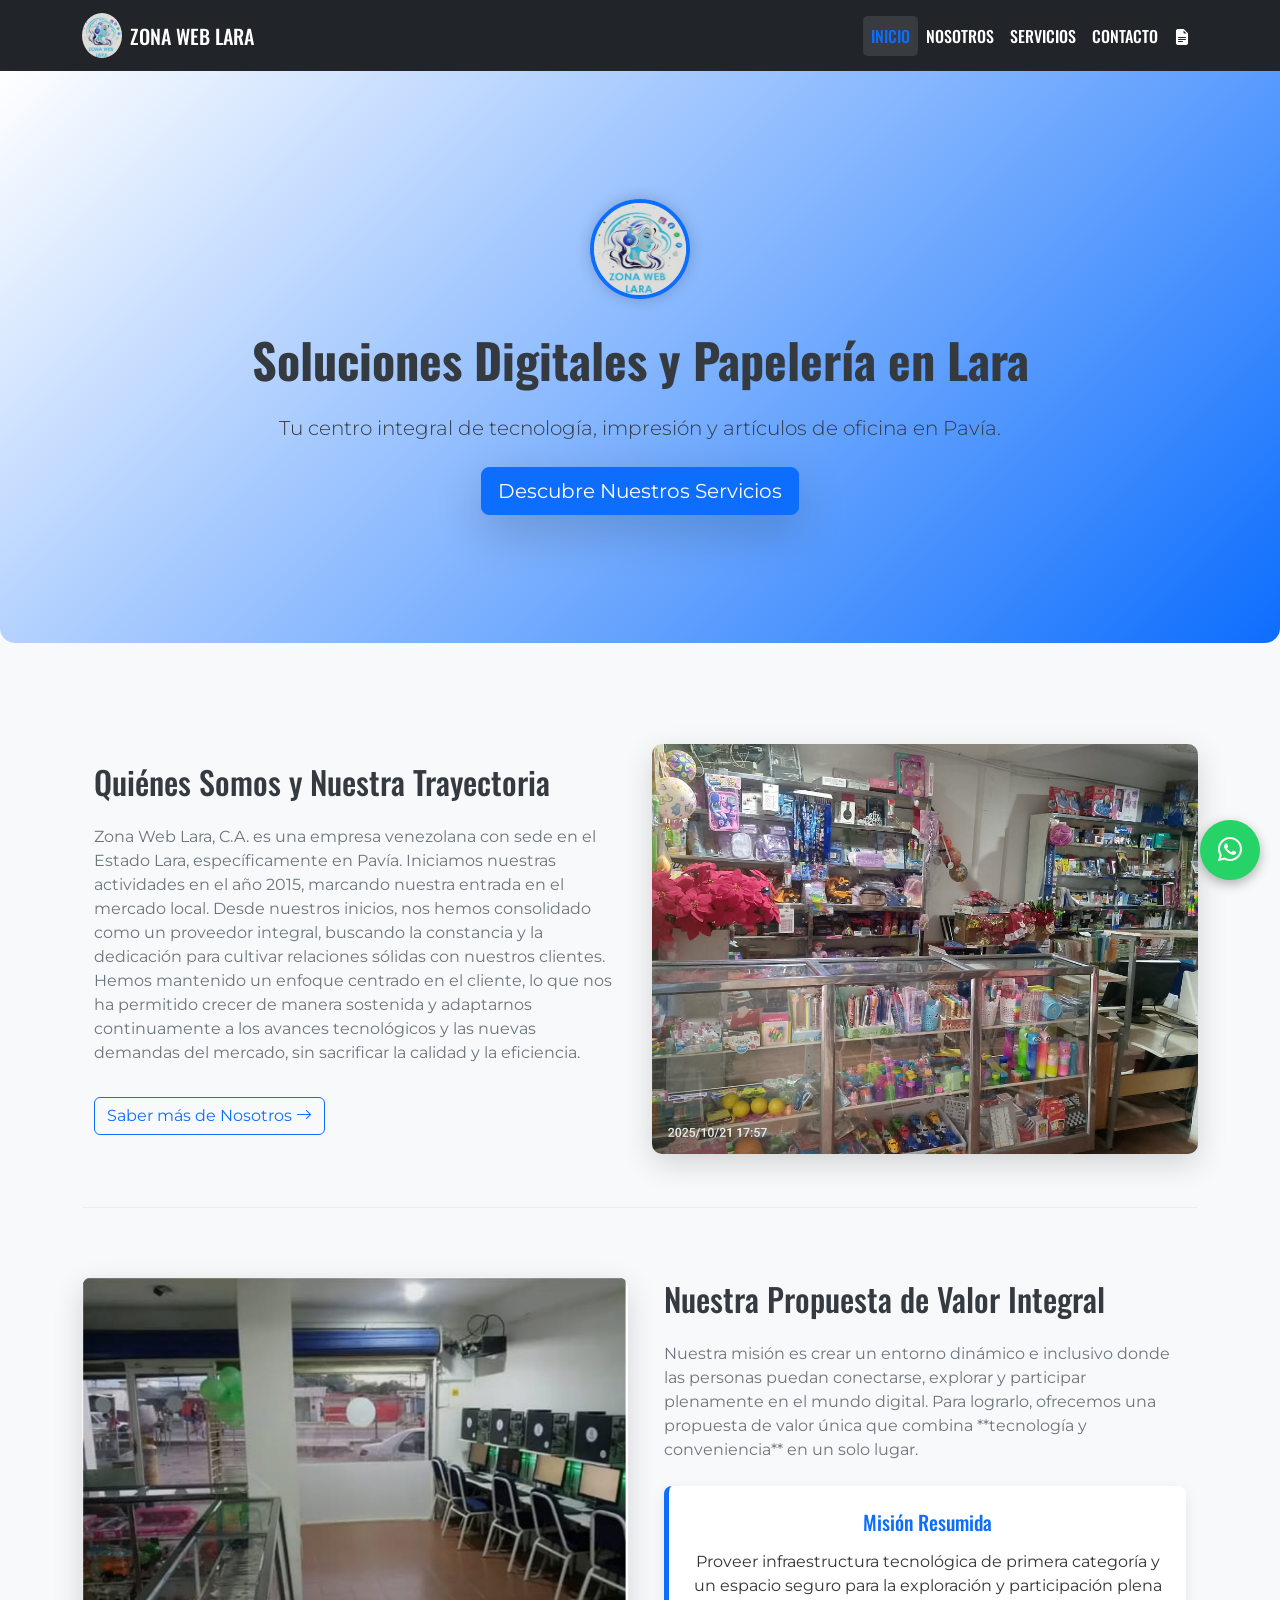
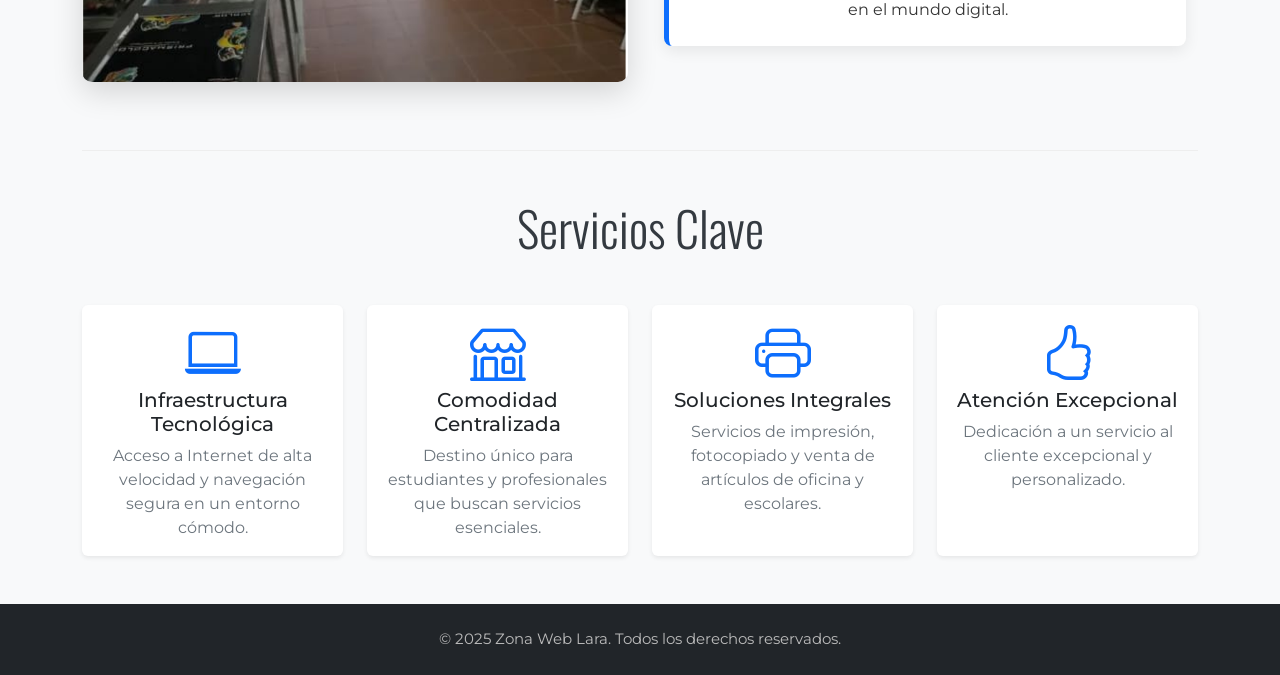
==== commit 6e229c19: "Distribucion y estetica" ====
--- a/index.html
+++ b/index.html
@@ -1,101 +1,226 @@
 <!DOCTYPE html>
 <html lang="es">
-<head>
-    <meta charset="UTF-8">
-    <meta name="viewport" content="width=device-width, initial-scale=1.0">
-    <title>Zona Web Lara</title>
-    <!-- Bootstrap 5.3 CSS -->
-    <link href="https://cdn.jsdelivr.net/npm/bootstrap@5.3.3/dist/css/bootstrap.min.css" rel="stylesheet">
-    <!-- Fuentes -->
-    <link href="https://fonts.googleapis.com/css2?family=Montserrat:wght@400;700&family=Oswald:wght@500&display=swap" rel="stylesheet">
-    <!-- Ícono -->
-    <link rel="icon" href="assets/favicon.ico" type="image/x-icon">
-    <!-- Estilos personalizados -->
-    <link rel="stylesheet" href="style.css"/>
-</head>
-<body>
-    <!-- Navbar -->
-    <nav class="navbar navbar-expand-lg navbar-dark bg-dark shadow-sm">
-        <div class="container">
-            <a class="navbar-brand d-flex align-items-center" href="index.html">
-                <img src="assets/logo_zwl.png" alt="Logo" width="40" class="rounded-circle me-2">
-                Zona Web Lara
-            </a>
-            <button class="navbar-toggler" type="button" data-bs-toggle="collapse" data-bs-target="#navbarNav">
-                <span class="navbar-toggler-icon"></span>
-            </button>
-            <div class="collapse navbar-collapse justify-content-end" id="navbarNav">
-                <ul class="navbar-nav">
-                    <li class="nav-item"><a class="nav-link" href="index.html">Inicio</a></li>
-                    <li class="nav-item"><a class="nav-link" href="nosotros.html">Nosotros</a></li>
-                    <li class="nav-item"><a class="nav-link" href="servicios.html">Servicios</a></li>
-                    <li class="nav-item"><a class="nav-link" href="contacto.html">Contacto</a></li>
-                    <li class="nav-item">
-                        <a class="nav-link" href="manual.html">
-                            <svg xmlns="http://www.w3.org/2000/svg" width="1em" height="1em" viewBox="0 0 48 48">
-                                <path fill="#90caf9" d="M40 45H8V3h22l10 10z"/>
-                                <path fill="#e1f5fe" d="M38.5 14H29V4.5z"/>
-                                <path fill="#1976d2" d="M16 21h17v2H16zm0 4h13v2H16zm0 4h17v2H16zm0 4h13v2H16z"/>
-                            </svg>
-                        </a>
-                    </li>
-                </ul>
-            </div>
-        </div>
+  <head>
+    <meta charset="UTF-8" />
+    <meta name="viewport" content="width=device-width, initial-scale=1.0" />
+    <title>Zona Web Lara | Inicio</title>
+    <link
+      href="https://cdn.jsdelivr.net/npm/bootstrap@5.3.3/dist/css/bootstrap.min.css"
+      rel="stylesheet"
+    />
+    <link
+      href="https://fonts.googleapis.com/css2?family=Montserrat:wght@400;700&family=Oswald:wght@500&display=swap"
+      rel="stylesheet"
+    />
+    <link rel="icon" href="assets/favicon.ico" type="image/x-icon" />
+    <link rel="stylesheet" href="style.css" />
+    <link
+      rel="stylesheet"
+      href="https://cdn.jsdelivr.net/npm/bootstrap-icons@1.10.5/font/bootstrap-icons.css"
+    />
+  </head>
+  <body>
+    <nav class="navbar navbar-expand-lg navbar-dark shadow-sm">
+      <div class="container">
+        <a class="navbar-brand d-flex align-items-center" href="index.html">
+          <img
+            src="assets/logo_zwl.png"
+            alt="Logo"
+            width="40"
+            class="rounded-circle me-2"
+          />
+          Zona Web Lara
+        </a>
+        <button
+          class="navbar-toggler"
+          type="button"
+          data-bs-toggle="collapse"
+          data-bs-target="#navbarNav"
+        >
+          <span class="navbar-toggler-icon"></span>
+        </button>
+        <div
+          class="collapse navbar-collapse justify-content-end"
+          id="navbarNav"
+        >
+          <ul class="navbar-nav">
+            <li class="nav-item">
+              <a class="nav-link active" aria-current="page" href="index.html"
+                >Inicio</a
+              >
+            </li>
+            <li class="nav-item">
+              <a class="nav-link" href="nosotros.html">Nosotros</a>
+            </li>
+            <li class="nav-item">
+              <a class="nav-link" href="servicios.html">Servicios</a>
+            </li>
+            <li class="nav-item">
+              <a class="nav-link" href="contacto.html">Contacto</a>
+            </li>
+            <li class="nav-item">
+              <a class="nav-link" href="manual.html" title="Manual de Usuario">
+                <i class="bi bi-file-earmark-text-fill"></i>
+              </a>
+            </li>
+          </ul>
+        </div>
+      </div>
     </nav>
 
-    <!-- Banner -->
-    <div class="container mt-4">
-        <div class="banner d-flex flex-column align-items-center justify-content-center p-3">
-            <div class="logo">
-                <img src="assets/logo_zwl.png" class="img-fluid" alt="Logo de Zona Web Lara">
-            </div>
-            <div class="name mt-2">
-                <h1>Zona Web Lara</h1>
-            </div>
-        </div>
-    </div>
-
-    <main class="container my-5">
-        <!-- Quiénes Somos -->
-        <div class="content-card">
-            <h3 class="text-center">Quiénes Somos y Nuestra Trayectoria</h3>
-            <p>Zona Web Lara, C.A. es una empresa venezolana con sede en el Estado Lara, específicamente en Pavía. Iniciamos nuestras actividades en el año 2015, marcando nuestra entrada en el mercado local. Desde nuestros inicios, nos hemos consolidado como un proveedor integral, buscando la constancia y la dedicación para cultivar relaciones sólidas con nuestros clientes. Hemos mantenido un enfoque centrado en el cliente, lo que nos ha permitido crecer de manera sostenida y adaptarnos continuamente a los avances tecnológicos y las nuevas demandas del mercado, sin sacrificar la calidad y la eficiencia.</p>
-        </div>
-        <img src="assets/zwl/Local.jpg" class="content-image" alt="Local de Zona Web Lara">
-
-        <!-- Propuesta de Valor -->
-        <div class="content-card">
-            <h3 class="text-center">Nuestra Propuesta de Valor Integral (Misión y Servicios)</h3>
-            <p>Nuestra misión es crear un entorno dinámico e inclusivo donde las personas puedan conectarse, explorar y participar plenamente en el mundo digital. Para lograrlo, ofrecemos una propuesta de valor única que combina tecnología y conveniencia.</p>
-        </div>
-        <img src="assets/zwl/cyber 2.png" class="content-image" alt="Cyber Café">
-
-        <!-- Servicios Clave -->
-        <div class="content-card">
-            <h3 class="text-center">Servicios Clave:</h3>
-            <ol class="ps-4">
-                <li class="mb-3">Infraestructura Tecnológica: Proveemos una infraestructura tecnológica de primera categoría, garantizando acceso a Internet de alta velocidad y navegación segura.</li>
-                <li class="mb-3">Comodidad Centralizada: Somos el destino al que acuden las personas que buscan una experiencia de navegación fiable y agradable en un entorno seguro y acogedor. Nuestra propuesta inicial buscaba satisfacer tanto a estudiantes como a profesionales, ofreciendo una variedad de productos y servicios esenciales en un mismo lugar.</li>
-                <li class="mb-3">Soluciones Integrales: Ofrecemos servicios de impresión, junto con la venta de artículos escolares y de oficina. Esta combinación de útiles y servicios tecnológicos brinda soluciones prácticas a nuestros clientes.</li>
-                <li>Atención Excepcional: Nos dedicamos a proporcionar un servicio de atención al cliente excepcional.</li>
-            </ol>
-        </div>
-        <img src="assets/legal1.jpg" class="content-image" alt="Documentos legales">
+    <header class="hero-section">
+      <div class="container hero-content">
+        <div class="logo">
+          <img
+            src="assets/logo_zwl.png"
+            class="rounded-circle"
+            alt="Logo de Zona Web Lara"
+          />
+        </div>
+        <div class="name mt-3">
+          <h1 class="display-3">Soluciones Digitales y Papelería en Lara</h1>
+        </div>
+        <p class="lead mt-3 mb-4 d-none d-md-block">
+          Tu centro integral de tecnología, impresión y artículos de oficina en
+          Pavía.
+        </p>
+        <a href="servicios.html" class="btn btn-primary btn-lg shadow-lg"
+          >Descubre Nuestros Servicios</a
+        >
+      </div>
+    </header>
+
+    <main class="container">
+      <section class="feature-block py-5">
+        <div class="row align-items-center">
+          <div class="col-lg-6 order-lg-1 image-content">
+            <img
+              src="assets/zwl/Local.jpg"
+              class="content-image"
+              alt="Local de Zona Web Lara"
+            />
+          </div>
+          <div class="col-lg-6 order-lg-0 text-content">
+            <h2 class="mb-4">Quiénes Somos y Nuestra Trayectoria</h2>
+            <p class="text-secondary">
+              Zona Web Lara, C.A. es una empresa venezolana con sede en el
+              Estado Lara, específicamente en Pavía. Iniciamos nuestras
+              actividades en el año 2015, marcando nuestra entrada en el mercado
+              local. Desde nuestros inicios, nos hemos consolidado como un
+              proveedor integral, buscando la constancia y la dedicación para
+              cultivar relaciones sólidas con nuestros clientes. Hemos mantenido
+              un enfoque centrado en el cliente, lo que nos ha permitido crecer
+              de manera sostenida y adaptarnos continuamente a los avances
+              tecnológicos y las nuevas demandas del mercado, sin sacrificar la
+              calidad y la eficiencia.
+            </p>
+            <a href="nosotros.html" class="btn btn-outline-primary mt-3"
+              >Saber más de Nosotros <i class="bi bi-arrow-right"></i
+            ></a>
+          </div>
+        </div>
+      </section>
+
+      <section class="feature-block py-5">
+        <div class="row align-items-center">
+          <div class="col-lg-6 image-content">
+            <img
+              src="assets/zwl/cyber 2.png"
+              class="content-image"
+              alt="Cyber Café"
+            />
+          </div>
+          <div class="col-lg-6 text-content">
+            <h2 class="mb-4">Nuestra Propuesta de Valor Integral</h2>
+            <p class="text-secondary">
+              Nuestra misión es crear un entorno dinámico e inclusivo donde las
+              personas puedan conectarse, explorar y participar plenamente en el
+              mundo digital. Para lograrlo, ofrecemos una propuesta de valor
+              única que combina **tecnología y conveniencia** en un solo lugar.
+            </p>
+            <div class="info-card mt-4">
+              <h3 class="h5">Misión Resumida</h3>
+              <p class="text-center mb-0">
+                Proveer infraestructura tecnológica de primera categoría y un
+                espacio seguro para la exploración y participación plena en el
+                mundo digital.
+              </p>
+            </div>
+          </div>
+        </div>
+      </section>
+
+      <section class="py-5">
+        <h2 class="text-center mb-5 display-5">Servicios Clave</h2>
+        <div class="row g-4">
+          <div class="col-md-6 col-lg-3">
+            <div class="card h-100 text-center shadow-sm border-0">
+              <div class="card-body">
+                <i class="bi bi-laptop display-4 text-primary mb-3"></i>
+                <h5 class="card-title">Infraestructura Tecnológica</h5>
+                <p class="card-text text-secondary">
+                  Acceso a Internet de alta velocidad y navegación segura en un
+                  entorno cómodo.
+                </p>
+              </div>
+            </div>
+          </div>
+          <div class="col-md-6 col-lg-3">
+            <div class="card h-100 text-center shadow-sm border-0">
+              <div class="card-body">
+                <i class="bi bi-shop display-4 text-primary mb-3"></i>
+                <h5 class="card-title">Comodidad Centralizada</h5>
+                <p class="card-text text-secondary">
+                  Destino único para estudiantes y profesionales que buscan
+                  servicios esenciales.
+                </p>
+              </div>
+            </div>
+          </div>
+          <div class="col-md-6 col-lg-3">
+            <div class="card h-100 text-center shadow-sm border-0">
+              <div class="card-body">
+                <i class="bi bi-printer display-4 text-primary mb-3"></i>
+                <h5 class="card-title">Soluciones Integrales</h5>
+                <p class="card-text text-secondary">
+                  Servicios de impresión, fotocopiado y venta de artículos de
+                  oficina y escolares.
+                </p>
+              </div>
+            </div>
+          </div>
+          <div class="col-md-6 col-lg-3">
+            <div class="card h-100 text-center shadow-sm border-0">
+              <div class="card-body">
+                <i class="bi bi-hand-thumbs-up display-4 text-primary mb-3"></i>
+                <h5 class="card-title">Atención Excepcional</h5>
+                <p class="card-text text-secondary">
+                  Dedicación a un servicio al cliente excepcional y
+                  personalizado.
+                </p>
+              </div>
+            </div>
+          </div>
+        </div>
+      </section>
     </main>
 
-    <!-- Botón WhatsApp flotante -->
-    <link rel="stylesheet" href="https://cdn.jsdelivr.net/npm/bootstrap-icons@1.10.5/font/bootstrap-icons.css">
-    <a href="https://wa.me/4125022286?text=Saludos" target="_blank" class="whatsapp-btn">
-        <i class="bi bi-whatsapp"></i>
+    <a
+      href="https://wa.me/4125022286?text=Saludos"
+      target="_blank"
+      class="whatsapp-btn"
+    >
+      <i class="bi bi-whatsapp"></i>
     </a>
 
-    <!-- Footer -->
     <footer class="text-center">
-        <p>&copy; 2025 Zona Web Lara. Todos los derechos reservados.</p>
+      <div class="container">
+        <p class="mb-0">
+          &copy; 2025 Zona Web Lara. Todos los derechos reservados.
+        </p>
+      </div>
     </footer>
 
-    <!-- Bootstrap JS (opcional, pero recomendado para navbar responsive) -->
     <script src="https://cdn.jsdelivr.net/npm/bootstrap@5.3.3/dist/js/bootstrap.bundle.min.js"></script>
-</body>
-</html>+  </body>
+</html>
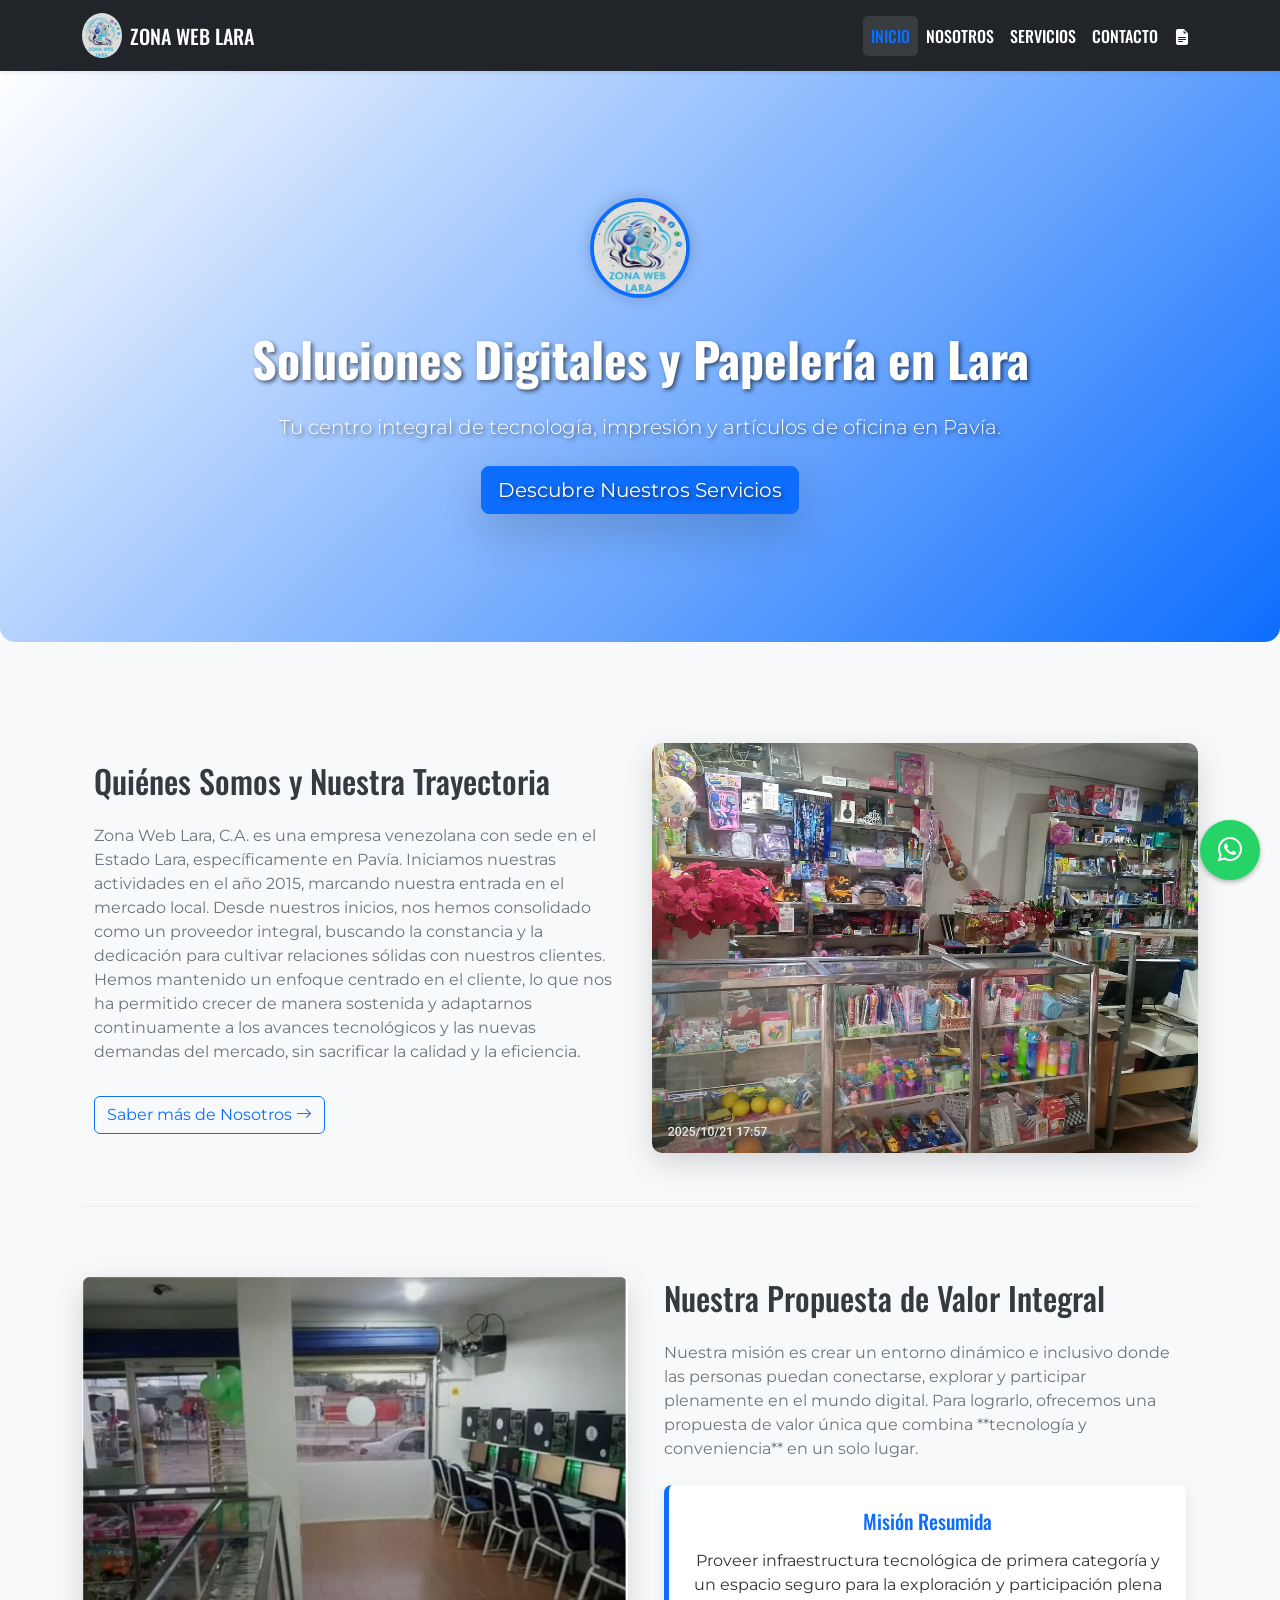
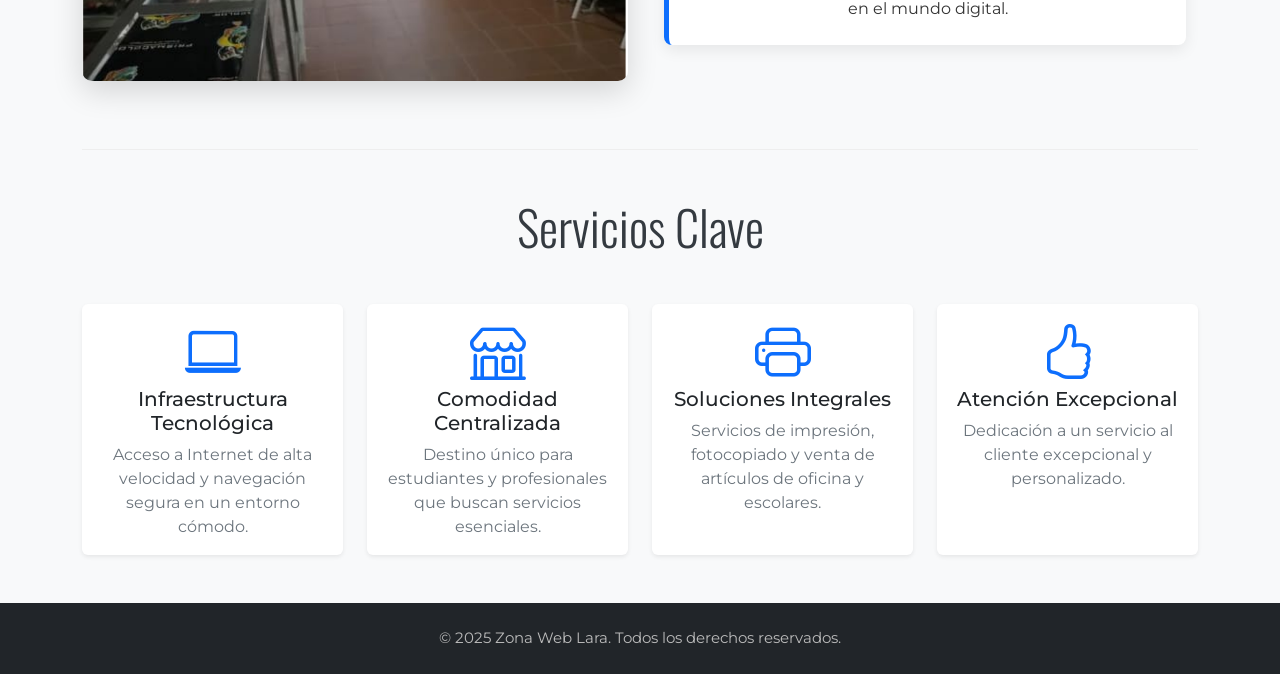
==== commit 53f15c07: "animaciones aos" ====
--- a/index.html
+++ b/index.html
@@ -18,6 +18,7 @@
       rel="stylesheet"
       href="https://cdn.jsdelivr.net/npm/bootstrap-icons@1.10.5/font/bootstrap-icons.css"
     />
+    <link href="https://unpkg.com/aos@2.3.1/dist/aos.css" rel="stylesheet" />
   </head>
   <body>
     <nav class="navbar navbar-expand-lg navbar-dark shadow-sm">
@@ -100,7 +101,7 @@
               alt="Local de Zona Web Lara"
             />
           </div>
-          <div class="col-lg-6 order-lg-0 text-content">
+          <div class="col-lg-6 order-lg-0 text-content" data-aos="fade-right">
             <h2 class="mb-4">Quiénes Somos y Nuestra Trayectoria</h2>
             <p class="text-secondary">
               Zona Web Lara, C.A. es una empresa venezolana con sede en el
@@ -130,7 +131,7 @@
               alt="Cyber Café"
             />
           </div>
-          <div class="col-lg-6 text-content">
+          <div class="col-lg-6 text-content" data-aos="fade-left">
             <h2 class="mb-4">Nuestra Propuesta de Valor Integral</h2>
             <p class="text-secondary">
               Nuestra misión es crear un entorno dinámico e inclusivo donde las
@@ -222,5 +223,9 @@
     </footer>
 
     <script src="https://cdn.jsdelivr.net/npm/bootstrap@5.3.3/dist/js/bootstrap.bundle.min.js"></script>
+    <script src="https://unpkg.com/aos@2.3.1/dist/aos.js"></script>
+    <script>
+      AOS.init();
+    </script>
   </body>
 </html>
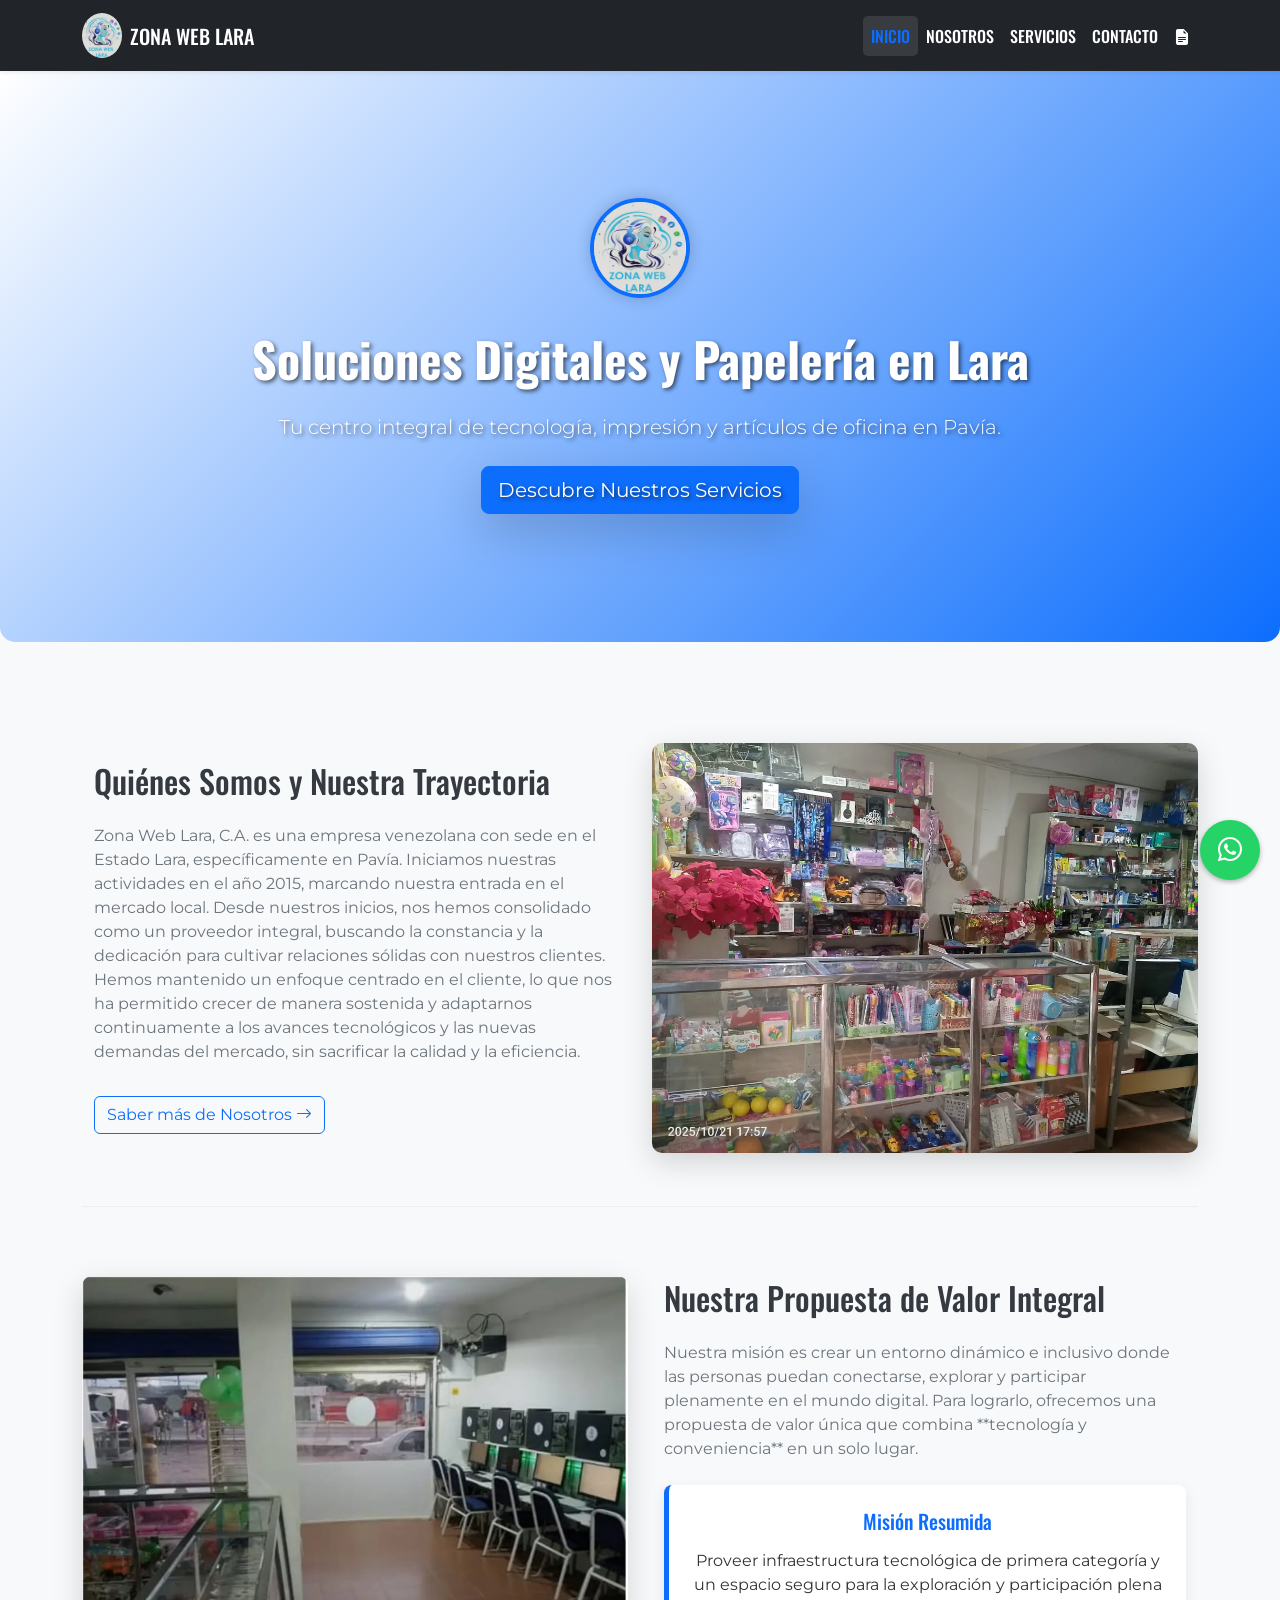
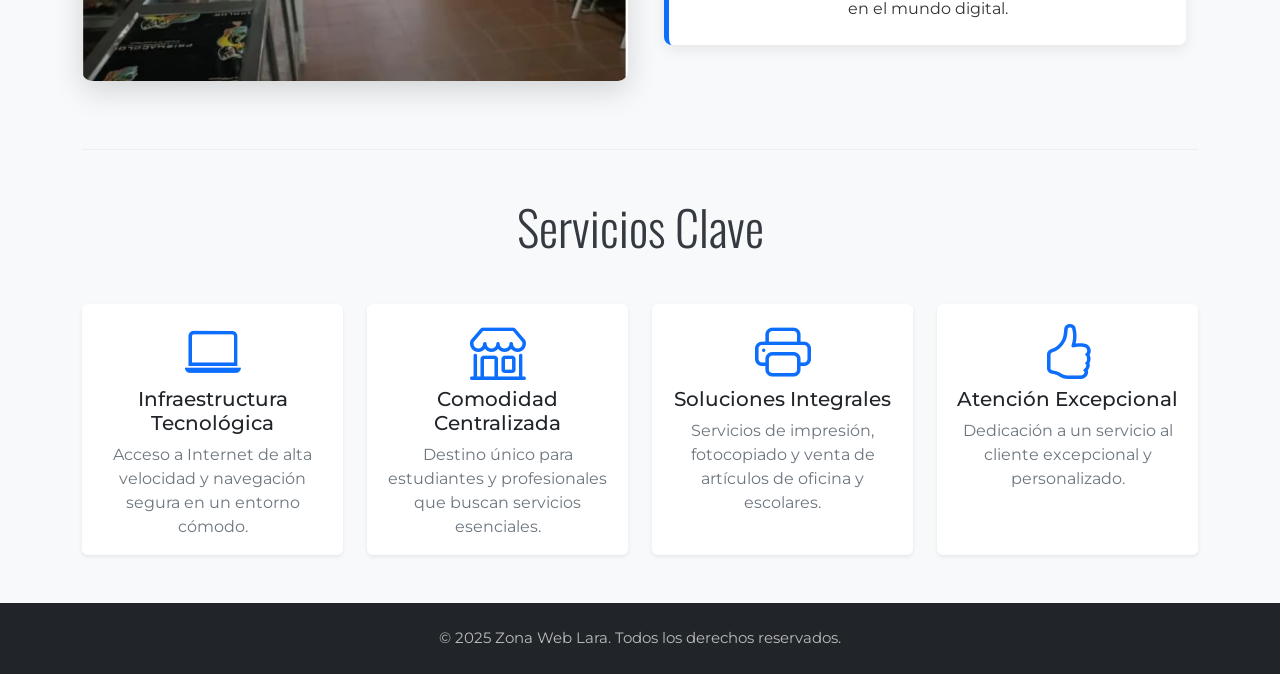
==== commit 160d07f4: "Correcciones y limpieza" ====
--- a/index.html
+++ b/index.html
@@ -25,7 +25,7 @@
       <div class="container">
         <a class="navbar-brand d-flex align-items-center" href="index.html">
           <img
-            src="assets/logo_zwl.png"
+            src="assets/logo_zwl.webp"
             alt="Logo"
             width="40"
             class="rounded-circle me-2"
@@ -73,7 +73,7 @@
       <div class="container hero-content">
         <div class="logo">
           <img
-            src="assets/logo_zwl.png"
+            src="assets/logo_zwl.webp"
             class="rounded-circle"
             alt="Logo de Zona Web Lara"
           />
@@ -96,7 +96,7 @@
         <div class="row align-items-center">
           <div class="col-lg-6 order-lg-1 image-content">
             <img
-              src="assets/zwl/Local.jpg"
+              src="assets/zwl/Local.webp"
               class="content-image"
               alt="Local de Zona Web Lara"
             />
@@ -126,7 +126,7 @@
         <div class="row align-items-center">
           <div class="col-lg-6 image-content">
             <img
-              src="assets/zwl/cyber 2.png"
+              src="assets/zwl/cyber.webp"
               class="content-image"
               alt="Cyber Café"
             />
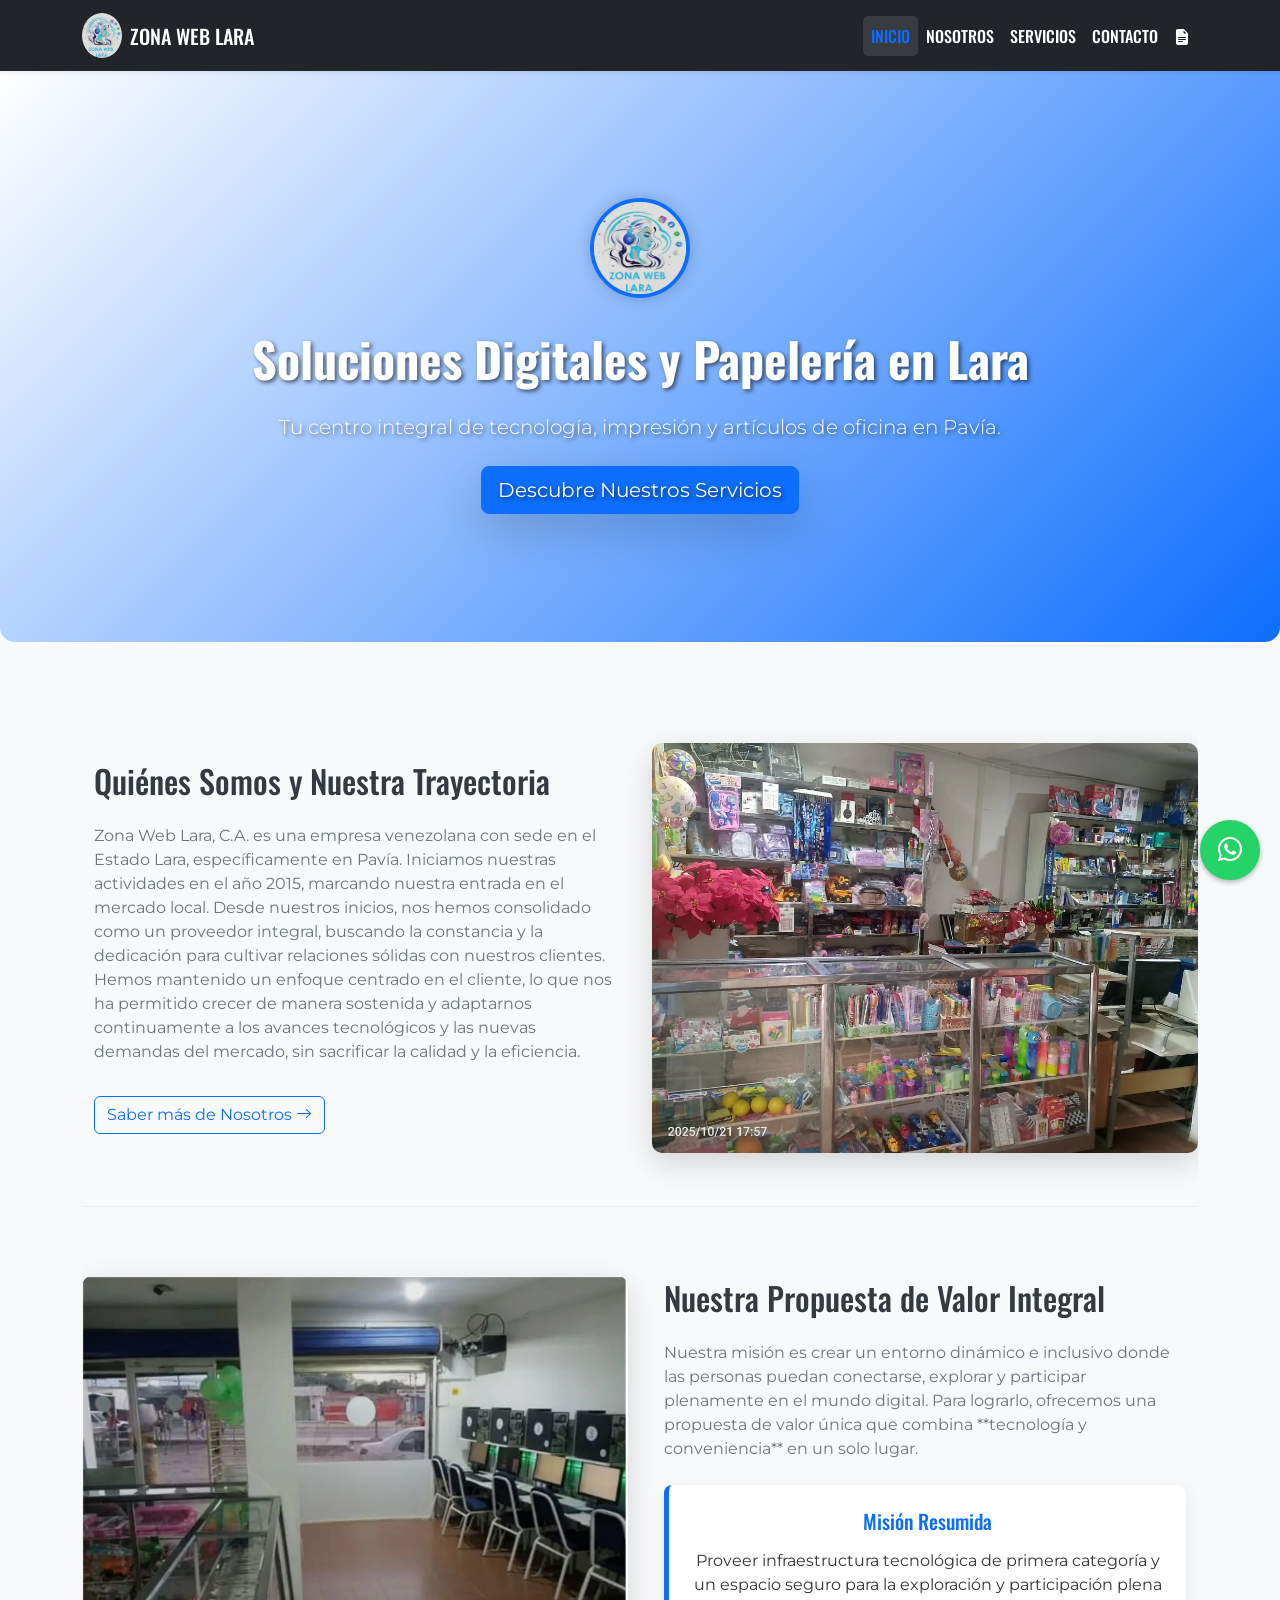
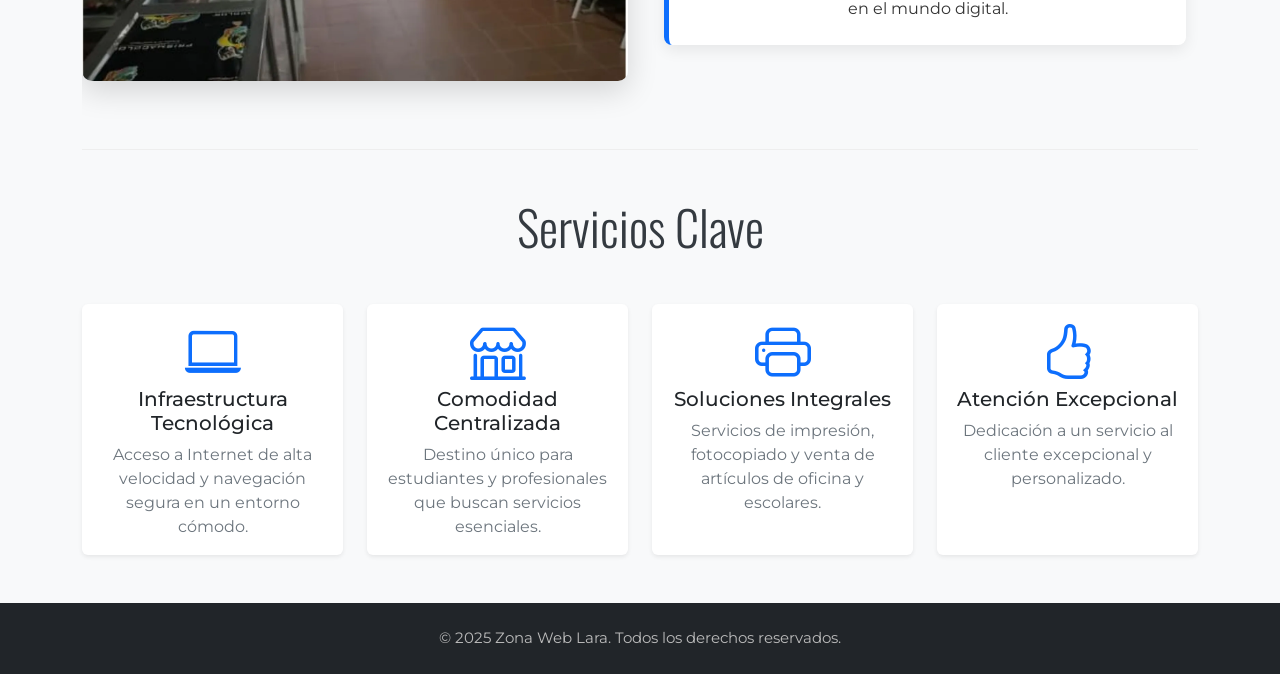
==== commit 6b556a32: "correción del problema de responce en movil" ====
--- a/index.html
+++ b/index.html
@@ -225,7 +225,16 @@
     <script src="https://cdn.jsdelivr.net/npm/bootstrap@5.3.3/dist/js/bootstrap.bundle.min.js"></script>
     <script src="https://unpkg.com/aos@2.3.1/dist/aos.js"></script>
     <script>
-      AOS.init();
+        AOS.init({
+            once: true, /* La animación solo ocurre una vez. Evita que se repita al subir, eliminando saltos */
+            duration: 1000, /* Duración por defecto */
+            disable: 'mobile' /* OPCIONAL: Si el problema persiste, descomenta esta línea para apagar AOS solo en celulares */
+        });
+
+        // Parche extra: Recalcular AOS cuando carga la página completamente
+        window.addEventListener('load', function() {
+            AOS.refresh();
+        });
     </script>
   </body>
 </html>
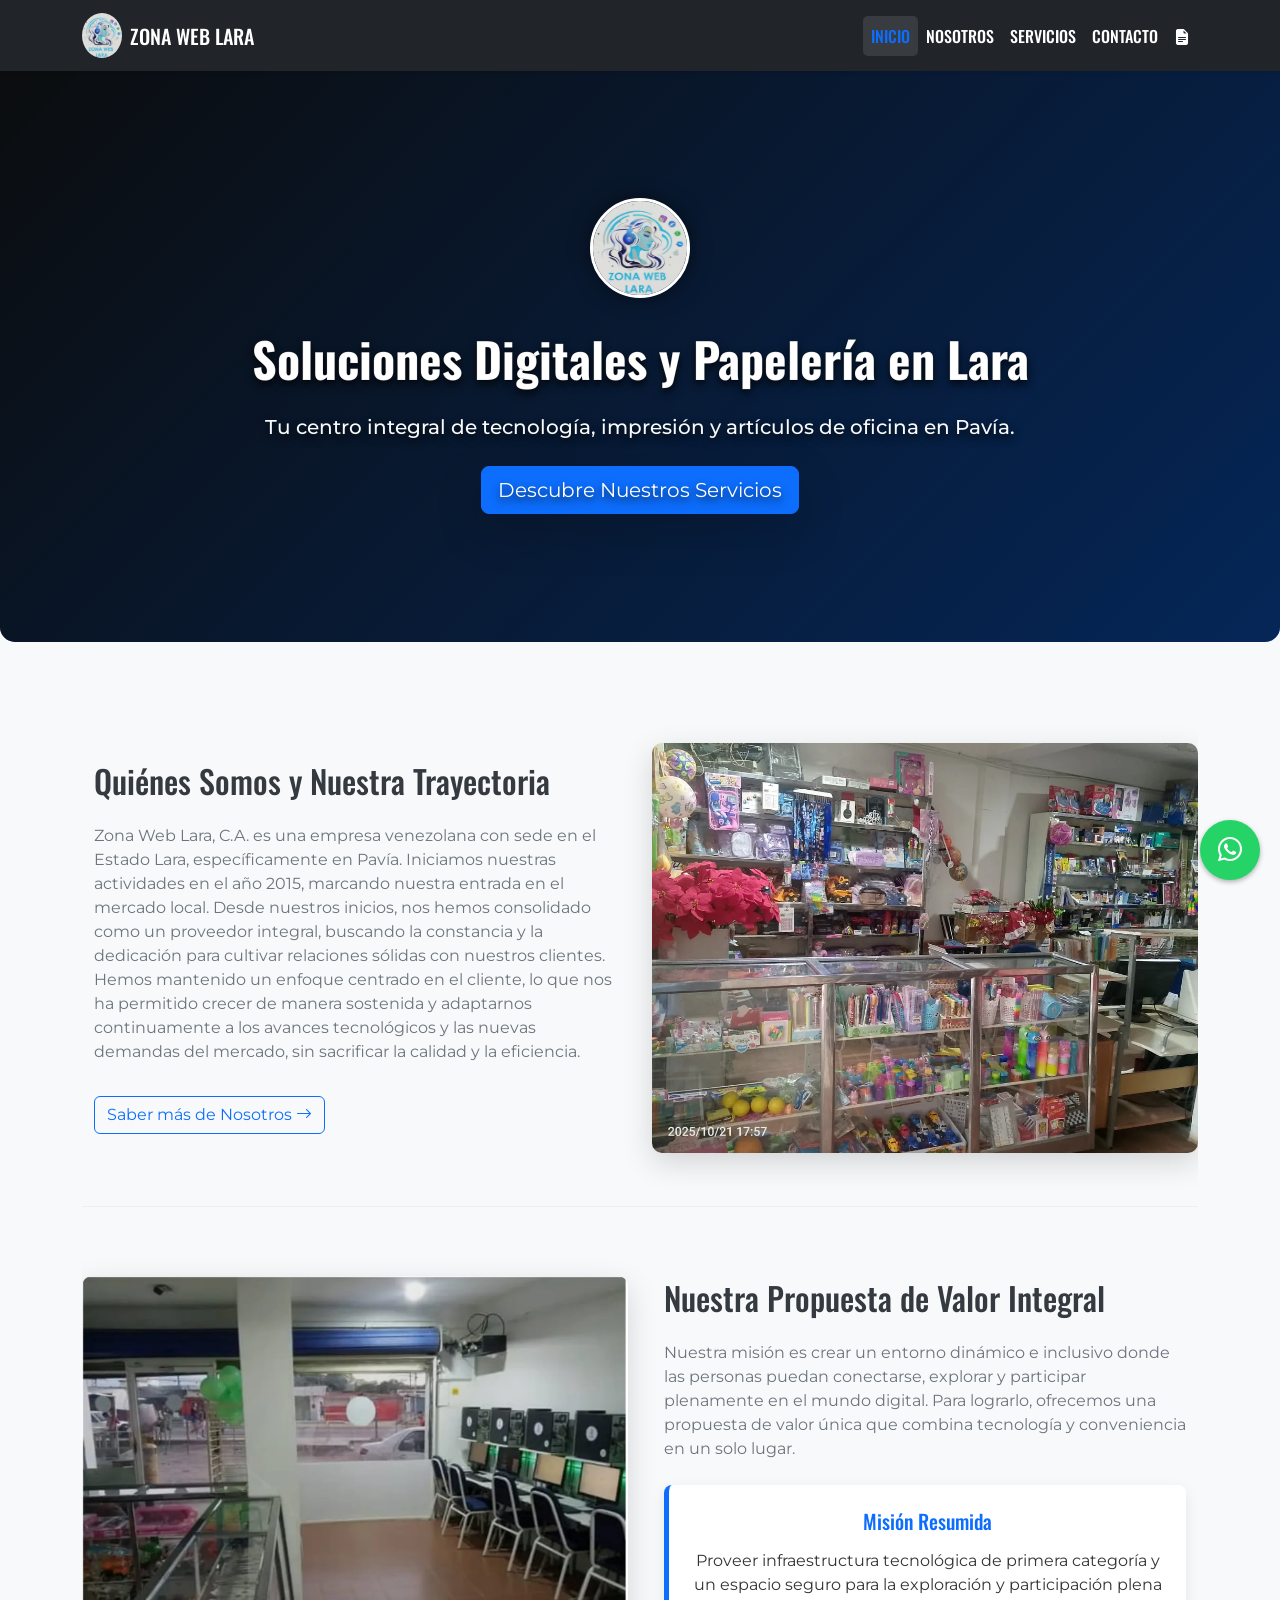
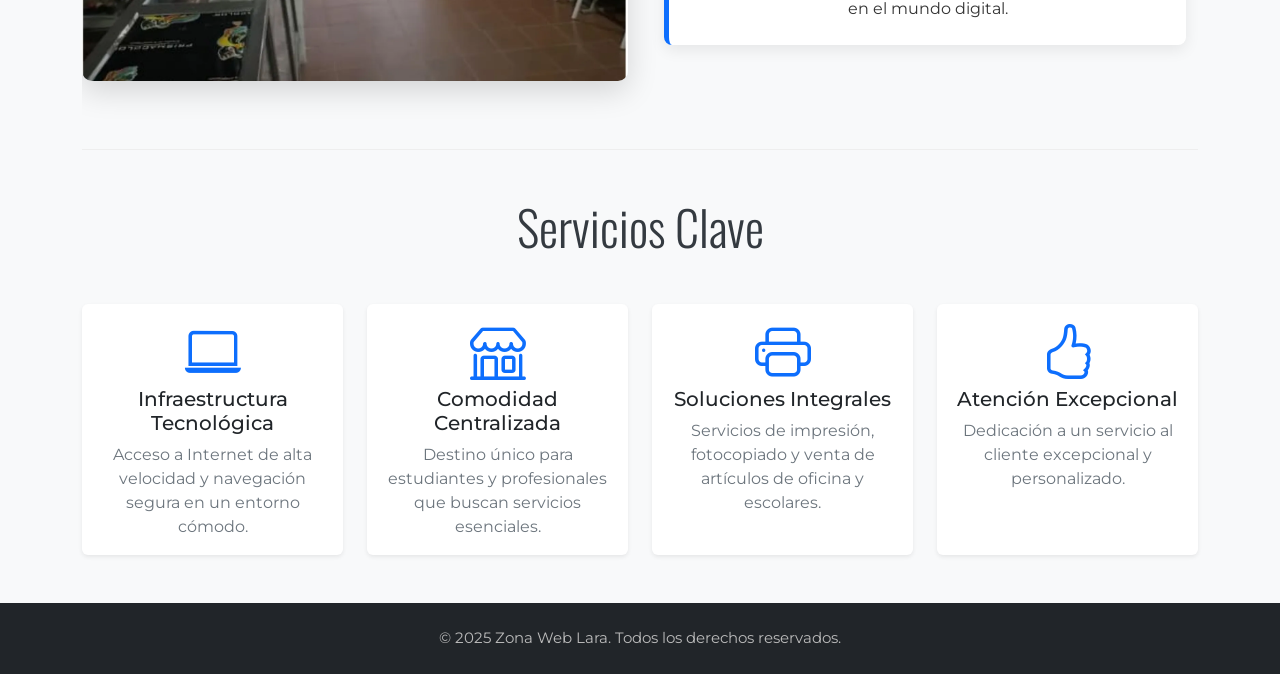
==== commit 7b0dfb01: "inicio de revista" ====
--- a/index.html
+++ b/index.html
@@ -1,51 +1,89 @@
 <!DOCTYPE html>
+<!-- Declaración del tipo de documento: indica que este es un documento HTML5 -->
+
 <html lang="es">
+  <!-- Etiqueta raíz del documento HTML. El atributo 'lang="es"' indica que el contenido está en español para accesibilidad y SEO -->
+
   <head>
+    <!-- Sección de metadatos y recursos del documento. No se muestra visualmente al usuario -->
+
     <meta charset="UTF-8" />
+    <!-- Especifica la codificación de caracteres como UTF-8, que soporta caracteres internacionales y especiales -->
+
     <meta name="viewport" content="width=device-width, initial-scale=1.0" />
+    <!-- Configura la vista en dispositivos móviles: ancho igual al del dispositivo y escala inicial de 1 (sin zoom) -->
+
     <title>Zona Web Lara | Inicio</title>
+    <!-- Título de la página que aparece en la pestaña del navegador y en los resultados de búsqueda -->
+
+    <!-- Enlace a Bootstrap 5 CSS desde CDN (Content Delivery Network) para estilos responsivos y componentes predefinidos -->
     <link
       href="https://cdn.jsdelivr.net/npm/bootstrap@5.3.3/dist/css/bootstrap.min.css"
       rel="stylesheet"
     />
+
+    <!-- Carga fuentes personalizadas desde Google Fonts: Montserrat (400 y 700) y Oswald (500) -->
     <link
       href="https://fonts.googleapis.com/css2?family=Montserrat:wght@400;700&family=Oswald:wght@500&display=swap"
       rel="stylesheet"
     />
+
+    <!-- Icono de la pestaña del navegador (favicon), ubicado en la carpeta 'assets' -->
     <link rel="icon" href="assets/favicon.ico" type="image/x-icon" />
+
+    <!-- Archivo CSS personalizado local (style.css) para sobrescribir o añadir estilos propios -->
     <link rel="stylesheet" href="style.css" />
+
+    <!-- Iconos de Bootstrap Icons desde CDN, usados en botones y elementos interactivos -->
     <link
       rel="stylesheet"
       href="https://cdn.jsdelivr.net/npm/bootstrap-icons@1.10.5/font/bootstrap-icons.css"
     />
+
+    <!-- Estilos para la librería AOS (Animate On Scroll): animaciones al hacer scroll -->
     <link href="https://unpkg.com/aos@2.3.1/dist/aos.css" rel="stylesheet" />
   </head>
+
   <body>
+    <!-- Contenido visible de la página web -->
+
+    <!-- Barra de navegación fija en la parte superior usando clases de Bootstrap -->
     <nav class="navbar navbar-expand-lg navbar-dark shadow-sm">
+      <!-- Contenedor que limita el ancho del contenido y centra los elementos -->
       <div class="container">
+        <!-- Logotipo y nombre de la marca como enlace a la página de inicio -->
         <a class="navbar-brand d-flex align-items-center" href="index.html">
+          <!-- Imagen del logotipo, redondeada y con margen derecho -->
           <img
             src="assets/logo_zwl.webp"
             alt="Logo"
             width="40"
             class="rounded-circle me-2"
           />
+          <!-- Texto de la marca -->
           Zona Web Lara
         </a>
+
+        <!-- Botón de menú colapsable para dispositivos móviles -->
         <button
           class="navbar-toggler"
           type="button"
           data-bs-toggle="collapse"
           data-bs-target="#navbarNav"
         >
+          <!-- Icono predeterminado del menú hamburguesa proporcionado por Bootstrap -->
           <span class="navbar-toggler-icon"></span>
         </button>
+
+        <!-- Contenedor colapsable del menú de navegación. Alineado a la derecha en pantallas grandes -->
         <div
           class="collapse navbar-collapse justify-content-end"
           id="navbarNav"
         >
+          <!-- Lista de enlaces de navegación -->
           <ul class="navbar-nav">
             <li class="nav-item">
+              <!-- Enlace activo a la página de inicio -->
               <a class="nav-link active" aria-current="page" href="index.html"
                 >Inicio</a
               >
@@ -59,6 +97,7 @@
             <li class="nav-item">
               <a class="nav-link" href="contacto.html">Contacto</a>
             </li>
+            <!-- Ícono de manual de usuario (sin texto visible) -->
             <li class="nav-item">
               <a class="nav-link" href="manual.html" title="Manual de Usuario">
                 <i class="bi bi-file-earmark-text-fill"></i>
@@ -69,8 +108,11 @@
       </div>
     </nav>
 
+    <!-- Sección hero (cabecera principal) con imagen de fondo implícita en CSS -->
     <header class="hero-section">
+      <!-- Contenedor centrado con márgenes verticales y horizontales -->
       <div class="container hero-content">
+        <!-- Logo grande en la sección hero -->
         <div class="logo">
           <img
             src="assets/logo_zwl.webp"
@@ -78,22 +120,29 @@
             alt="Logo de Zona Web Lara"
           />
         </div>
+        <!-- Título principal de la página -->
         <div class="name mt-3">
           <h1 class="display-3">Soluciones Digitales y Papelería en Lara</h1>
         </div>
+        <!-- Texto secundario (lead) visible solo en pantallas medianas o grandes -->
         <p class="lead mt-3 mb-4 d-none d-md-block">
           Tu centro integral de tecnología, impresión y artículos de oficina en
           Pavía.
         </p>
+        <!-- Botón principal que redirige a la página de servicios -->
         <a href="servicios.html" class="btn btn-primary btn-lg shadow-lg"
           >Descubre Nuestros Servicios</a
         >
       </div>
     </header>
 
+    <!-- Contenido principal de la página -->
     <main class="container">
+      <!-- Primera sección de características: "Quiénes Somos" -->
       <section class="feature-block py-5">
+        <!-- Fila de Bootstrap para alinear imagen y texto -->
         <div class="row align-items-center">
+          <!-- Columna con imagen, aparece a la derecha en pantallas grandes (order-lg-1) -->
           <div class="col-lg-6 order-lg-1 image-content">
             <img
               src="assets/zwl/Local.webp"
@@ -101,6 +150,8 @@
               alt="Local de Zona Web Lara"
             />
           </div>
+          <!-- Columna con texto, aparece a la izquierda en pantallas grandes (order-lg-0) -->
+          <!-- Aplicación de animación AOS: aparece desde la derecha al hacer scroll -->
           <div class="col-lg-6 order-lg-0 text-content" data-aos="fade-right">
             <h2 class="mb-4">Quiénes Somos y Nuestra Trayectoria</h2>
             <p class="text-secondary">
@@ -115,6 +166,7 @@
               tecnológicos y las nuevas demandas del mercado, sin sacrificar la
               calidad y la eficiencia.
             </p>
+            <!-- Botón que lleva a la página "Nosotros" -->
             <a href="nosotros.html" class="btn btn-outline-primary mt-3"
               >Saber más de Nosotros <i class="bi bi-arrow-right"></i
             ></a>
@@ -122,8 +174,10 @@
         </div>
       </section>
 
+      <!-- Segunda sección de características: "Propuesta de Valor" -->
       <section class="feature-block py-5">
         <div class="row align-items-center">
+          <!-- Imagen a la izquierda (por defecto) -->
           <div class="col-lg-6 image-content">
             <img
               src="assets/zwl/cyber.webp"
@@ -131,14 +185,16 @@
               alt="Cyber Café"
             />
           </div>
+          <!-- Texto a la derecha con animación AOS desde la izquierda -->
           <div class="col-lg-6 text-content" data-aos="fade-left">
             <h2 class="mb-4">Nuestra Propuesta de Valor Integral</h2>
             <p class="text-secondary">
               Nuestra misión es crear un entorno dinámico e inclusivo donde las
               personas puedan conectarse, explorar y participar plenamente en el
               mundo digital. Para lograrlo, ofrecemos una propuesta de valor
-              única que combina **tecnología y conveniencia** en un solo lugar.
+              única que combina tecnología y conveniencia en un solo lugar.
             </p>
+            <!-- Tarjeta informativa con la misión resumida -->
             <div class="info-card mt-4">
               <h3 class="h5">Misión Resumida</h3>
               <p class="text-center mb-0">
@@ -151,12 +207,16 @@
         </div>
       </section>
 
+      <!-- Sección de "Servicios Clave": tarjetas en cuadrícula -->
       <section class="py-5">
         <h2 class="text-center mb-5 display-5">Servicios Clave</h2>
+        <!-- Cuadrícula de 4 columnas en pantallas grandes, 2 en medianas, 1 en móviles -->
         <div class="row g-4">
+          <!-- Tarjeta 1: Infraestructura Tecnológica -->
           <div class="col-md-6 col-lg-3">
             <div class="card h-100 text-center shadow-sm border-0">
               <div class="card-body">
+                <!-- Icono de laptop de Bootstrap Icons -->
                 <i class="bi bi-laptop display-4 text-primary mb-3"></i>
                 <h5 class="card-title">Infraestructura Tecnológica</h5>
                 <p class="card-text text-secondary">
@@ -166,6 +226,7 @@
               </div>
             </div>
           </div>
+          <!-- Tarjeta 2: Comodidad Centralizada -->
           <div class="col-md-6 col-lg-3">
             <div class="card h-100 text-center shadow-sm border-0">
               <div class="card-body">
@@ -178,6 +239,7 @@
               </div>
             </div>
           </div>
+          <!-- Tarjeta 3: Soluciones Integrales -->
           <div class="col-md-6 col-lg-3">
             <div class="card h-100 text-center shadow-sm border-0">
               <div class="card-body">
@@ -190,6 +252,7 @@
               </div>
             </div>
           </div>
+          <!-- Tarjeta 4: Atención Excepcional -->
           <div class="col-md-6 col-lg-3">
             <div class="card h-100 text-center shadow-sm border-0">
               <div class="card-body">
@@ -206,35 +269,51 @@
       </section>
     </main>
 
+    <!-- Botón flotante de WhatsApp (enlace directo al chat de WhatsApp con mensaje predefinido) -->
     <a
       href="https://wa.me/4125022286?text=Saludos"
       target="_blank"
       class="whatsapp-btn"
     >
+      <!-- Icono de WhatsApp de Bootstrap Icons -->
       <i class="bi bi-whatsapp"></i>
     </a>
 
+    <!-- Pie de página (footer) centrado -->
     <footer class="text-center">
       <div class="container">
+        <!-- Texto con copyright y año actualizado a 2025 -->
         <p class="mb-0">
           &copy; 2025 Zona Web Lara. Todos los derechos reservados.
         </p>
       </div>
     </footer>
 
+    <!-- Scripts al final del body para mejorar el rendimiento de carga -->
+
+    <!-- Bootstrap JS (incluye Popper.js) para funcionalidad interactiva (menú colapsable, etc.) -->
     <script src="https://cdn.jsdelivr.net/npm/bootstrap@5.3.3/dist/js/bootstrap.bundle.min.js"></script>
+
+    <!-- Librería AOS (Animate On Scroll) para animaciones al hacer scroll -->
     <script src="https://unpkg.com/aos@2.3.1/dist/aos.js"></script>
+
+    <!-- Script personalizado para inicializar y ajustar AOS -->
     <script>
-        AOS.init({
-            once: true, /* La animación solo ocurre una vez. Evita que se repita al subir, eliminando saltos */
-            duration: 1000, /* Duración por defecto */
-            disable: 'mobile' /* OPCIONAL: Si el problema persiste, descomenta esta línea para apagar AOS solo en celulares */
-        });
-
-        // Parche extra: Recalcular AOS cuando carga la página completamente
-        window.addEventListener('load', function() {
-            AOS.refresh();
-        });
+      // Inicializa AOS con opciones personalizadas
+      AOS.init({
+        once: true,
+        /* La animación solo ocurre una vez al hacer scroll. Evita repeticiones al subir/bajar, mejorando la experiencia */
+        duration: 1000,
+        /* Duración de la animación en milisegundos (1 segundo) */
+        disable: "mobile",
+        /* Opción comentada por defecto: si se descomenta, desactivaría AOS en móviles para mejorar rendimiento */
+      });
+
+      // Recalcula las animaciones AOS una vez que la página ha cargado completamente
+      // Útil para asegurar que las animaciones se apliquen correctamente tras imágenes o fuentes
+      window.addEventListener("load", function () {
+        AOS.refresh();
+      });
     </script>
   </body>
 </html>
--- a/style.css
+++ b/style.css
@@ -0,0 +1,526 @@
+/* style.css – Estilos personalizados (OPTIMIZADO Y CORREGIDO) */
+
+/* === 1. CORE & RESET (SOLUCIÓN AL PROBLEMA DE SCROLL) === */
+
+/* Variables CSS globales: colores reutilizables en todo el archivo.
+   Usar variables facilita cambios temáticos sin buscar cada regla. */
+:root {
+  /* EXPLICACIÓN: color principal (se usa, por ejemplo, para enlaces o estados activos). */
+  --primary-color: #0d6efd; /* Azul Bootstrap */
+  /* EXPLICACIÓN: color secundario oscuro (titulares, texto importante). */
+  --secondary-color: #343a40; /* Gris oscuro */
+  /* EXPLICACIÓN: color de fondo claro general del body. */
+  --light-bg: #f8f9fa; /* Fondo claro */
+  /* EXPLICACIÓN: color oscuro usado en navbar/footer. */
+  --dark-bg: #212529; /* Fondo oscuro navbar/footer */
+}
+
+/* EXPLICACIÓN: Se aplica a html y body para forzar que no haya scroll horizontal
+   inesperado (problema común con librerías de animación o elementos posicionados).
+   overflow-x: hidden impide que el contenido se desborde horizontalmente. */
+html,
+body {
+  /* CRÍTICO: Evita que las animaciones AOS creen scroll horizontal fantasma */
+  overflow-x: hidden !important;
+  /* EXPLICACIÓN: asegura que el ancho ocupe 100% del viewport. */
+  width: 100%;
+  /* EXPLICACIÓN: posicionamiento relativo por si se utilizan elementos posicionados dentro. */
+  position: relative;
+}
+
+/* EXPLICACIÓN: Estilos base del body: tipografía, color, fondo y separación para la navbar fija. */
+body {
+  /* EXPLICACIÓN: fuente principal para el sitio; si no existe, se usa sans-serif. */
+  font-family: "Montserrat", sans-serif;
+  /* EXPLICACIÓN: color de texto base (puede ser sobrescrito en secciones). */
+  color: #333;
+  /* EXPLICACIÓN: fondo claro usando la variable declarada. */
+  background-color: var(--light-bg);
+  /* EXPLICACIÓN: centra el texto por defecto; puede ser sobreescrito en bloques específicos. */
+  text-align: center;
+  /* EXPLICACIÓN: espacio superior para evitar que contenido quede debajo de una navbar fija. */
+  padding-top: 70px;
+}
+
+/* EXPLICACIÓN: configuración tipográfica para encabezados, usando otra familia para contraste. */
+h1,
+h2,
+h3,
+h4 {
+  font-family: "Oswald", sans-serif;
+  color: var(--secondary-color);
+}
+
+/* EXPLICACIÓN: elimina viñetas por defecto en listas ul. Si necesita viñeta, hay que reasignarla. */
+ul {
+  list-style: none;
+}
+
+/* === 2. NAVBAR (CORRECCIÓN MÓVIL) === */
+
+/* EXPLICACIÓN: clase .navbar: fondo oscuro, sombra, fijación superior y z-index alto.
+   position: fixed mantiene la barra visible al hacer scroll. */
+.navbar {
+  background-color: var(--dark-bg) !important;
+  /* EXPLICACIÓN: sombra sutil para separar visualmente la navbar del contenido. */
+  box-shadow: 0 2px 10px rgba(0, 0, 0, 0.2);
+  /* EXPLICACIÓN: la barra se fija en la parte superior de la ventana. */
+  position: fixed;
+  top: 0;
+  /* EXPLICACIÓN: ocupa todo el ancho disponible. */
+  width: 100%;
+  /* EXPLICACIÓN: z-index alto para que esté por encima del resto del contenido. */
+  z-index: 1040; /* Asegura estar sobre el contenido */
+  /* EXPLICACIÓN: fuerza renderizado con aceleración 3D para reducir parpadeos en algunos navegadores. */
+  transform: translate3d(
+    0,
+    0,
+    0
+  ); /* Fuerza aceleración de hardware para evitar parpadeos */
+}
+
+/* EXPLICACIÓN: estilos para la marca y los links de la navbar:
+   color blanco, mayúsculas, y transición para hover. */
+.navbar-brand,
+.navbar-nav .nav-link {
+  color: white !important;
+  font-family: "Oswald", sans-serif;
+  text-transform: uppercase;
+  font-weight: 500;
+  transition: color 0.3s, background-color 0.3s;
+}
+
+/* EXPLICACIÓN: estado hover y activo de los links: color primario y fondo semitransparente */
+.navbar-nav .nav-link:hover,
+.navbar-nav .nav-link.active {
+  color: var(--primary-color) !important;
+  background-color: rgba(255, 255, 255, 0.1);
+  border-radius: 5px;
+}
+
+/* AJUSTE ESPECÍFICO PARA MÓVIL (SOLUCIÓN HAMBURGUESA) */
+/* EXPLICACIÓN: media query que aplica ajustes cuando la pantalla es menor o igual a 991px.
+   Esto normalmente corresponde a tablet/ móvil, y configura la expansión del menú colapsado. */
+@media (max-width: 991px) {
+  .navbar-collapse {
+    /* EXPLICACIÓN: fondo sólido igual al de la navbar para tapar contenido que queda detrás. */
+    background-color: var(
+      --dark-bg
+    ); /* Fondo sólido para tapar el contenido de atrás */
+    /* EXPLICACIÓN: posiciona el menú desplegado justo debajo de la barra. */
+    position: absolute;
+    top: 100%;
+    left: 0;
+    right: 0;
+    /* EXPLICACIÓN: espacio interno dentro del menú para enlaces. */
+    padding: 20px;
+    /* EXPLICACIÓN: sombra más pronunciada para el panel móvil. */
+    box-shadow: 0 10px 20px rgba(0, 0, 0, 0.3);
+    /* EXPLICACIÓN: línea superior tenue para separación visual. */
+    border-top: 1px solid rgba(255, 255, 255, 0.1);
+    /* Permite scroll dentro del menú si es muy largo */
+    max-height: 80vh;
+    overflow-y: auto;
+  }
+}
+
+/* === 3. HERO SECTION === */
+/* === 3. HERO SECTION === */
+
+/* EXPLICACIÓN: sección hero (cabecera visual grande). Usa degradado por defecto por si la imagen falla. */
+.hero-section {
+  /* Mantenemos el degradado como base por si la imagen no carga */
+  background: linear-gradient(135deg, #212529 0%, var(--primary-color) 100%);
+  /* EXPLICACIÓN: texto en blanco para contraste con el fondo oscuro/degradado. */
+  color: white;
+  /* EXPLICACIÓN: espacio grande arriba/abajo para enfatizar la sección. */
+  padding: 8rem 1rem;
+  /* EXPLICACIÓN: bordes redondeados en la parte inferior para diseño suave. */
+  border-radius: 0 0 15px 15px;
+  margin-bottom: 3rem;
+  /* EXPLICACIÓN: relativo para que el pseudo-elemento ::before (overlay) se posicione respecto a este contenedor. */
+  position: relative; /* Necesario para posicionar el overlay */
+  overflow: hidden;
+}
+
+/* EXPLICACIÓN: pseudo-elemento ::before actúa como capa oscura encima del fondo (overlay),
+   creando contraste para texto legible. */
+.hero-section::before {
+  content: "";
+  position: absolute;
+  top: 0;
+  left: 0;
+  width: 100%;
+  height: 100%;
+  /* Fondo negro al 65% de opacidad. Ajusta el 0.65 si quieres más o menos oscuridad */
+  background-color: rgba(0, 0, 0, 0.65);
+  /* EXPLICACIÓN: z-index 1 coloca la capa oscura por encima del fondo pero debajo del contenido cuando éste tiene z-index mayor. */
+  z-index: 1; /* Se coloca ENCIMA de la imagen de fondo */
+}
+
+/* EXPLICACIÓN: contenedor de contenido dentro del hero. z-index mayor para estar sobre el overlay. */
+.hero-content {
+  position: relative;
+  z-index: 2; /* El texto se coloca ENCIMA de la capa oscura */
+  display: flex;
+  flex-direction: column;
+  align-items: center;
+  justify-content: center;
+  /* Sombra de texto reforzada para máximo contraste */
+  text-shadow: 0px 4px 8px rgba(0, 0, 0, 0.8);
+}
+
+/* EXPLICACIÓN: logo dentro del hero: tamaño fijo, borde blanco y sombra para resaltar. */
+.hero-content .logo img {
+  width: 100px;
+  height: 100px;
+  border: 3px solid white; /* Cambiado a blanco para resaltar sobre el fondo oscuro */
+  box-shadow: 0 0 20px rgba(0, 0, 0, 0.5);
+}
+
+/* EXPLICACIÓN: estilo del título principal en hero: tamaño grande y contorno sutil. */
+.hero-content h1 {
+  font-size: 3rem;
+  font-weight: 700;
+  color: white; /* Asegura que el título sea blanco puro */
+  margin-top: 1rem;
+  /* Borde negro sutil alrededor de las letras para mayor definición */
+  -webkit-text-stroke: 1px rgba(0, 0, 0, 0.1);
+}
+
+/* EXPLICACIÓN: párrafo principal con clase .lead: color ligeramente más suave y peso medio. */
+.hero-content p.lead {
+  color: #f8f9fa; /* Blanco humo, un poco más suave que el título */
+  font-weight: 500;
+}
+
+/* === 4. SECCIONES DE CONTENIDO (GRID) === */
+
+/* EXPLICACIÓN: bloque de características o secciones: padding vertical, borde inferior y contención de floats. */
+.feature-block {
+  padding: 3rem 0;
+  border-bottom: 1px solid #eee;
+  /* Importante para contener elementos flotantes */
+  overflow: hidden;
+}
+
+/* EXPLICACIÓN: quita el borde inferior en el último bloque para buen acabado visual. */
+.feature-block:last-child {
+  border-bottom: none;
+}
+
+/* EXPLICACIÓN: contenedor de texto alineado a la izquierda con padding interno. */
+.text-content {
+  text-align: left;
+  padding: 1.5rem;
+}
+
+/* EXPLICACIÓN: contenedor para imágenes; centra su contenido vertical y horizontalmente. */
+.image-content {
+  display: flex;
+  align-items: center;
+  justify-content: center;
+}
+
+/* EXPLICACIÓN: imagen de contenido: limita anchura máxima, redondea bordes, sombra y comportamiento hover. */
+.content-image {
+  width: 100%;
+  max-width: 550px;
+  height: auto;
+  border-radius: 10px;
+  box-shadow: 0 10px 30px rgba(0, 0, 0, 0.15);
+  border: none;
+  margin: 0;
+  display: block;
+  /* EXPLICACIÓN: transición para suavizar la transformación al hacer hover. */
+  transition: transform 0.3s ease-in-out;
+}
+
+/* EXPLICACIÓN: efecto hover que escala ligeramente la imagen para dar interactividad. */
+.content-image:hover {
+  transform: scale(1.02);
+}
+
+/* === 5. TARJETAS DE INFORMACIÓN === */
+
+/* EXPLICACIÓN: tarjeta de información con borde lateral del color primario, fondo blanco y sombra ligera. */
+.info-card {
+  background-color: white;
+  border-left: 5px solid var(--primary-color);
+  border-radius: 8px;
+  box-shadow: 0 5px 15px rgba(0, 0, 0, 0.08);
+  padding: 1.5rem;
+  margin-bottom: 2rem;
+  text-align: left;
+}
+
+/* EXPLICACIÓN: título dentro de la tarjeta: color primario y centrado (diseño elegido). */
+.info-card h3 {
+  color: var(--primary-color);
+  border-bottom: none;
+  padding-bottom: 0;
+  margin-bottom: 1rem;
+  text-align: center;
+}
+
+/* EXPLICACIÓN: listas dentro de tarjetas usan listas internas (números o viñetas) posicionadas dentro. */
+.info-card ol,
+.info-card ul {
+  list-style-position: inside;
+}
+
+/* === 6. FOOTER === */
+
+/* EXPLICACIÓN: pie de página con fondo oscuro, color de texto tenue y padding. */
+footer {
+  background-color: var(--dark-bg);
+  color: #bbb;
+  padding: 1.5rem 0;
+  font-size: 0.95rem;
+  margin-top: 0;
+}
+
+/* === 7. REDES SOCIALES (Example-2) === */
+
+/* EXPLICACIÓN: contenedor de íconos sociales centrado y con alineación vertical centrada. */
+.example-2 {
+  display: flex;
+  justify-content: center;
+  align-items: center;
+}
+
+/* EXPLICACIÓN: cada icono tiene margen lateral y posición relativa para tooltips y overlays. */
+.example-2 .icon-content {
+  margin: 0 15px;
+  position: relative;
+}
+
+/* EXPLICACIÓN: tooltip positioned arriba del icono; inicialmente oculto (opacity 0 y visibility hidden). */
+.example-2 .icon-content .tooltip {
+  position: absolute;
+  top: -30px;
+  left: 50%;
+  transform: translateX(-50%);
+  color: #fff;
+  padding: 6px 10px;
+  border-radius: 5px;
+  opacity: 0;
+  visibility: hidden;
+  font-size: 14px;
+  transition: all 0.3s ease;
+}
+
+/* EXPLICACIÓN: al hover del contenedor se muestra el tooltip y se eleva su posición (animación suave). */
+.example-2 .icon-content:hover .tooltip {
+  opacity: 1;
+  visibility: visible;
+  top: -50px;
+}
+
+/* EXPLICACIÓN: estilo del enlace que contiene el icono: caja circular, centrado, con overflow para el efecto .filled. */
+.example-2 .icon-content a {
+  position: relative;
+  overflow: hidden;
+  display: flex;
+  justify-content: center;
+  align-items: center;
+  width: 55px;
+  height: 55px;
+  border-radius: 50%;
+  color: #4d4d4d;
+  background-color: #fff;
+  transition: all 0.3s ease-in-out;
+  box-shadow: 0 4px 8px rgba(0, 0, 0, 0.1);
+}
+
+/* EXPLICACIÓN: estado hover del enlace: aumenta la sombra y cambia el color del icono a blanco para contraste. */
+.example-2 .icon-content a:hover {
+  box-shadow: 3px 2px 45px 0px rgb(0 0 0 / 12%);
+  color: white;
+}
+
+/* EXPLICACIÓN: svg dentro del enlace recibe tamaño y z-index para permanecer arriba del overlay .filled. */
+.example-2 .icon-content a svg {
+  position: relative;
+  z-index: 1;
+  width: 35px;
+  height: 35px;
+}
+
+/* EXPLICACIÓN: elemento .filled es la capa que "llena" el botón desde abajo en hover.
+   Inicialmente su height es 0; en hover se expande para crear el efecto de color. */
+.example-2 .icon-content a .filled {
+  position: absolute;
+  top: auto;
+  bottom: 0;
+  left: 0;
+  width: 100%;
+  height: 0;
+  background-color: #000;
+  transition: all 0.3s ease-in-out;
+}
+
+/* EXPLICACIÓN: al pasar el ratón, se anima la altura de .filled hasta cubrir el botón. */
+.example-2 .icon-content a:hover .filled {
+  height: 100%;
+}
+
+/* === Colores específicos por red social === */
+/* EXPLICACIÓN: se usan selectores por atributo data-social para aplicar color/gradiente específico. */
+
+/* WhatsApp: color verde y tooltip del mismo color. */
+.example-2 .icon-content a[data-social="whatsapp"] .filled,
+.example-2 .icon-content a[data-social="whatsapp"] ~ .tooltip {
+  background-color: #128c7e;
+}
+
+/* Facebook: azul clásico. */
+.example-2 .icon-content a[data-social="facebook"] .filled,
+.example-2 .icon-content a[data-social="facebook"] ~ .tooltip {
+  background-color: #3b5998;
+}
+
+/* Instagram: gradiente característico aplicado tanto al .filled como al tooltip adyacente. */
+.example-2 .icon-content a[data-social="instagram"] .filled,
+.example-2 .icon-content a[data-social="instagram"] ~ .tooltip {
+  background: linear-gradient(
+    45deg,
+    #405de6,
+    #5b51db,
+    #b33ab4,
+    #c135b4,
+    #e1306c,
+    #fd1f1f
+  );
+}
+
+/* YouTube: rojo vibrante. */
+.example-2 .icon-content a[data-social="youtube"] .filled,
+.example-2 .icon-content a[data-social="youtube"] ~ .tooltip {
+  background-color: #ff0000;
+}
+
+/* === 8. BOTÓN FLOTANTE WHATSAPP === */
+
+/* EXPLICACIÓN: botón flotante con posición fija (bottom-right), tamaño circular, animación y alto z-index. */
+.whatsapp-btn {
+  position: fixed;
+  bottom: 20px;
+  right: 20px;
+  /* EXPLICACIÓN: debe quedar por encima de otros elementos (incluso la navbar). */
+  z-index: 1050; /* Más alto que la navbar */
+  width: 60px;
+  height: 60px;
+  border-radius: 50%;
+  background-color: #25d366;
+  display: flex;
+  align-items: center;
+  justify-content: center;
+  box-shadow: 0 2px 5px rgba(0, 0, 0, 0.3);
+  /* EXPLICACIÓN: animación de respiración para llamar la atención sutilmente. */
+  animation: breathe 2s ease-in-out infinite;
+  text-decoration: none;
+}
+
+/* EXPLICACIÓN: icono dentro del botón: color blanco y animación 'beat' de latido. */
+.whatsapp-btn i {
+  color: #fff;
+  font-size: 24px;
+  animation: beat 2s ease-in-out infinite;
+}
+
+/* Animaciones de WhatsApp */
+/* EXPLICACIÓN: keyframes para el efecto 'breathe' que expande/contrae la sombra exterior. */
+@keyframes breathe {
+  0% {
+    box-shadow: 0 0 0 0 rgba(37, 211, 102, 0.5);
+  }
+  70% {
+    box-shadow: 0 0 0 15px rgba(37, 211, 102, 0);
+  }
+  100% {
+    box-shadow: 0 0 0 0 rgba(0, 0, 0, 0);
+  }
+}
+
+/* EXPLICACIÓN: keyframes para el 'beat' que escala el icono simulando un latido. */
+@keyframes beat {
+  0% {
+    transform: scale(1);
+  }
+  50% {
+    transform: scale(1.2);
+  }
+  100% {
+    transform: scale(1);
+  }
+}
+
+/* === 9. BOTONES PERSONALIZADOS (Formulario) === */
+
+/* EXPLICACIÓN: clase .button diseñada para botones con efectos de capas usando ::before y ::after.
+   Se utiliza display inline-block para que el elemento respete padding y dimensiones como botón. */
+.button {
+  padding: 15px 20px;
+  font-size: 16px;
+  background: transparent;
+  border: none;
+  position: relative;
+  color: #f0f0f0;
+  z-index: 1;
+  text-decoration: none;
+  display: inline-block; /* Asegura comportamiento de botón */
+}
+
+/* EXPLICACIÓN: se preparan pseudo-elementos ::after y ::before que crearán las capas visuales.
+   Ambos son posicionados absoluta y con z-index -1 para quedar detrás del contenido del botón. */
+.button::after,
+.button::before {
+  content: "";
+  position: absolute;
+  bottom: 0;
+  right: 0;
+  z-index: -1;
+  transition: all 0.4s;
+}
+
+/* EXPLICACIÓN: ::before es la capa base oscura detrás del botón con tamaño inicial que cubre. */
+.button::before {
+  transform: translate(0%, 0%);
+  width: 100%;
+  height: 100%;
+  background: #28282d;
+  border-radius: 10px;
+}
+
+/* EXPLICACIÓN: ::after es una pequeña burbuja blanca semi-transparente que se transforma en hover. */
+.button::after {
+  transform: translate(10px, 10px);
+  width: 35px;
+  height: 35px;
+  background: #ffffff15;
+  /* EXPLICACIÓN: backdrop-filter aplica desenfoque detrás del pseudo-elemento (soporta solo navegadores modernos). */
+  backdrop-filter: blur(5px);
+  border-radius: 50px;
+}
+
+/* EXPLICACIÓN: en hover, ::before se desplaza y agranda ligeramente para dar sensación de movimiento. */
+.button:hover::before {
+  transform: translate(5%, 20%);
+  width: 110%;
+  height: 110%;
+}
+
+/* EXPLICACIÓN: en hover, ::after cambia a rectángulo (border-radius menor) y se coloca detrás como fondo completo. */
+.button:hover::after {
+  border-radius: 10px;
+  transform: translate(0, 0);
+  width: 100%;
+  height: 100%;
+}
+
+/* EXPLICACIÓN: al hacer click (active), ::after tiene transición cero para respuesta inmediata, y se desplaza un poco hacia abajo. */
+.button:active::after {
+  transition: 0s;
+  transform: translate(0, 5%);
+}
